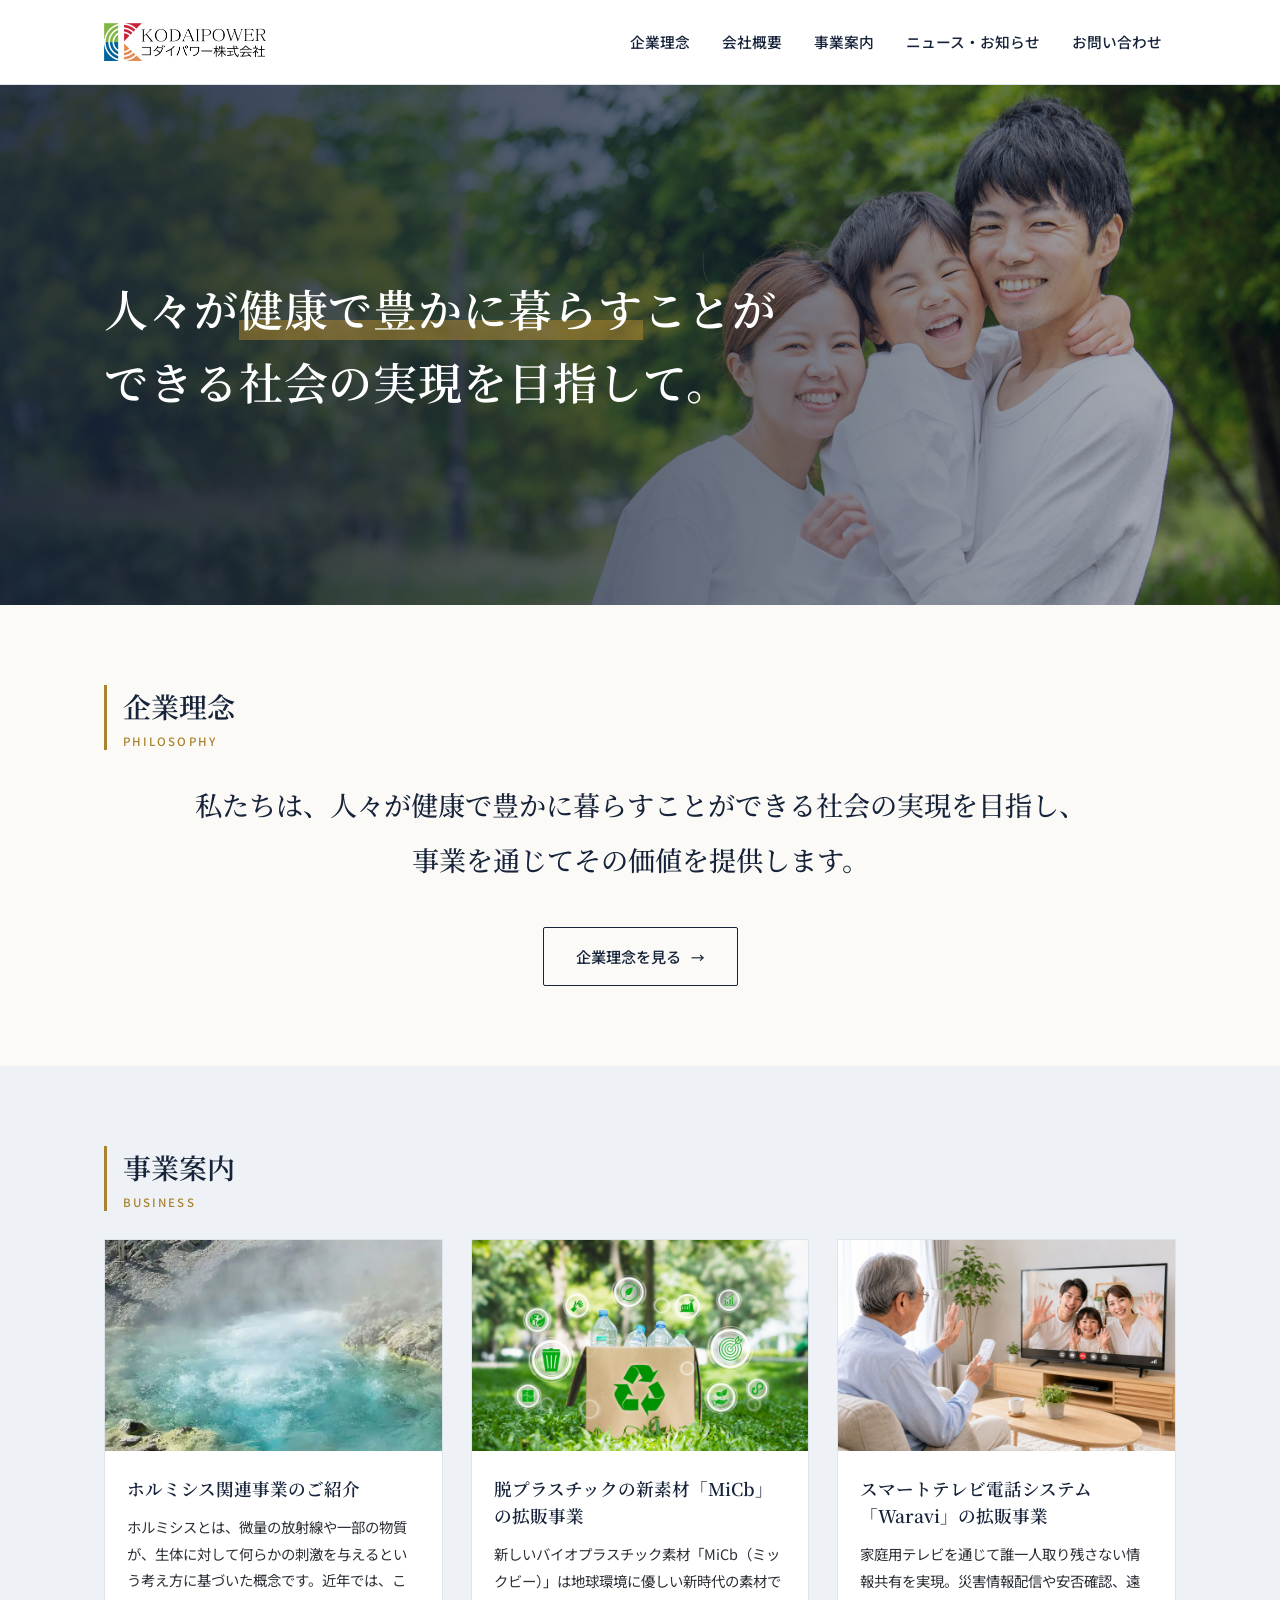
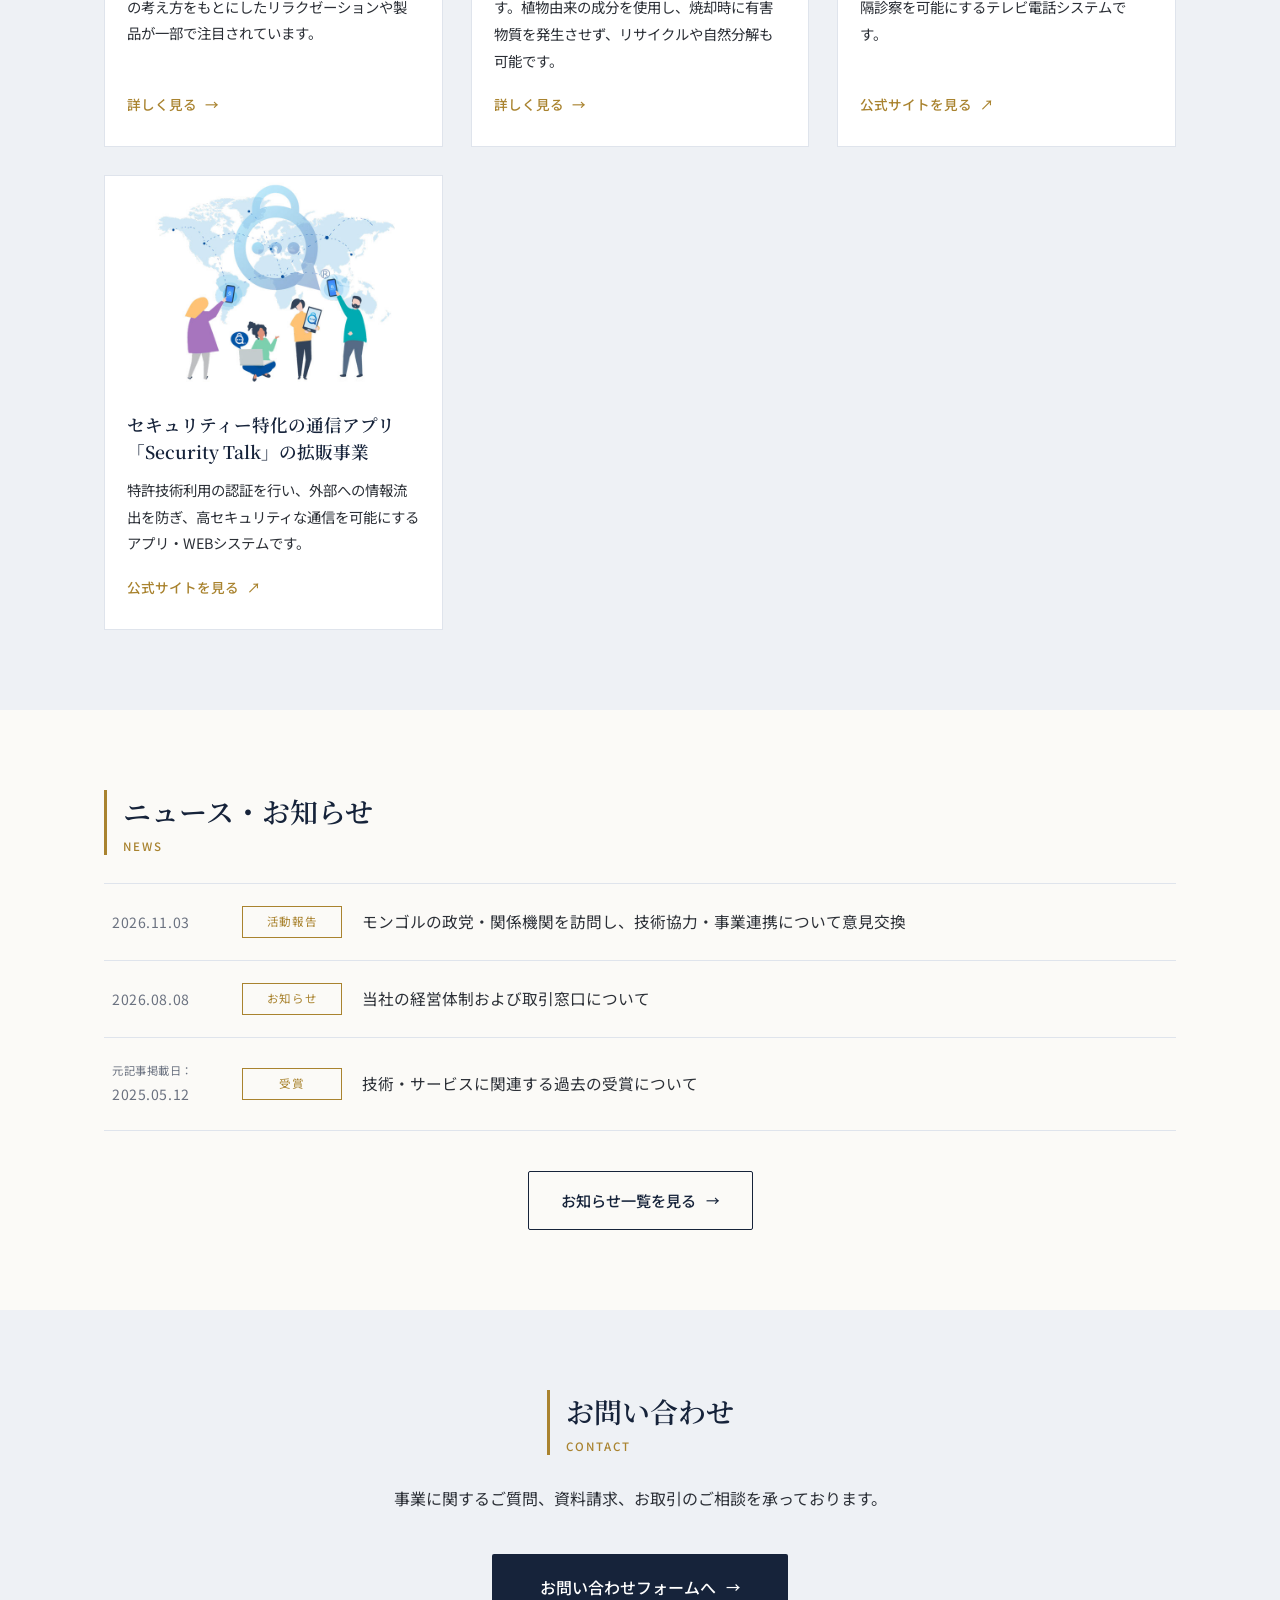
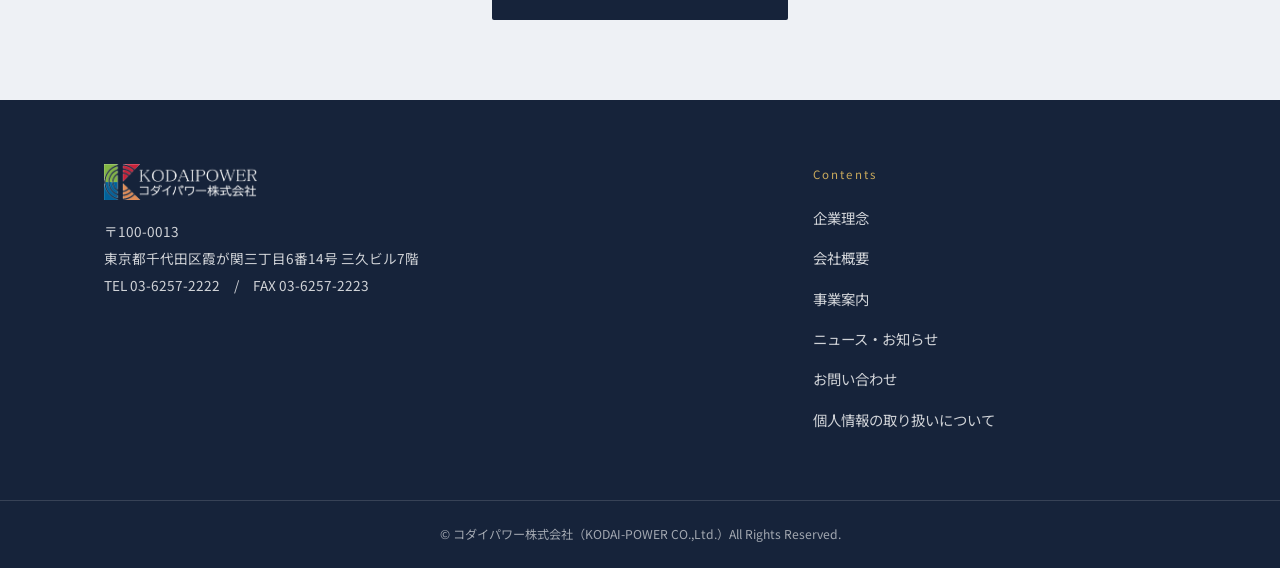
==== index.html @ 93b04815 "Add customer website preview" ====
<!DOCTYPE html>
<html lang="ja">
<head>
<meta charset="UTF-8">
<meta name="robots" content="noindex, nofollow">
<meta name="viewport" content="width=device-width, initial-scale=1">
<title>コダイパワー株式会社｜健康で豊かに暮らせる社会の実現を目指して</title>
<meta name="description" content="コダイパワー株式会社は、健康で豊かに暮らすことができる社会の実現を目指し、ホルミシス関連事業、脱プラスチックの新素材「MiCb」などの事業を展開しています。">
<link rel="icon" type="image/png" href="./assets/img/favicon.png">
<link rel="preconnect" href="https://fonts.googleapis.com">
<link rel="preconnect" href="https://fonts.gstatic.com" crossorigin>
<link href="https://fonts.googleapis.com/css2?family=Noto+Sans+JP:wght@400;500;700&family=Noto+Serif+JP:wght@500;600&display=swap" rel="stylesheet">
<link rel="stylesheet" href="./assets/css/style.css">
<link rel="stylesheet" href="./assets/css/revision.css">
</head>
<body class="page-home">

<a class="skip" href="#main">コンテンツへスキップ</a>

<header class="header">
  <div class="header__inner">

    <p class="logo">
      <a href="./">
        <img src="./assets/img/logo.png" alt="コダイパワー株式会社" width="200" height="40">
      </a>
    </p>

    <button class="navbtn" type="button" aria-label="メニューを開く" aria-expanded="false" aria-controls="gnav">
      <span></span><span></span><span></span>
    </button>

    <nav class="gnav" id="gnav" aria-label="グローバルナビゲーション">
      <ul class="gnav__list">
        <li><a href="./philosophy/" class="">企業理念</a></li>
        <li><a href="./company-profile/" class="">会社概要</a></li>

        <li class="has-sub">
          <a href="./business-information/" class="">事業案内</a>
          <button class="subbtn" type="button" aria-label="事業案内のサブメニューを開く" aria-expanded="false"></button>
          <ul class="subnav">
            <li><a href="./hormesis-therapy/">ホルミシス療法</a></li>
            <li><a href="./micb/">脱プラスチックの新素材「MiCb」</a></li>
            <li><a href="https://www.waravi.info/" target="_blank" rel="noopener" class="is-external">WARAVI</a></li>
            <li><a href="https://securitytalk.jp/" target="_blank" rel="noopener" class="is-external">Securitytalk</a></li>
          </ul>
        </li>

        <li><a href="./news/" class="">ニュース・お知らせ</a></li>
        <li><a href="./inquiry/" class="">お問い合わせ</a></li>
      </ul>
    </nav>

  </div>
</header>

<main id="main">

<!-- ================= ヒーロー ================= -->
<section class="hero">
  <div class="hero__media" role="img" aria-label="健康で豊かに暮らす家族"></div>
  <div class="hero__inner inner">
    <h1 class="hero__catch">
      人々が<span class="mark">健康で豊かに暮らす</span>ことが<br>
      できる社会の実現を目指して。
    </h1>
  </div>
</section>

<!-- ================= 企業理念 ================= -->
<section class="section">
  <div class="inner">
    <h2 class="ttl">企業理念<span class="ttl__en">PHILOSOPHY</span></h2>
    <p class="philosophy-lead">
      私たちは、人々が健康で豊かに暮らすことができる社会の実現を目指し、<br>
      事業を通じてその価値を提供します。
    </p>
    <p class="btn-center"><a href="./philosophy/" class="btn btn--ghost">企業理念を見る</a></p>
  </div>
</section>

<!-- ================= 事業案内 ================= -->
<section class="section section--mist">
  <div class="inner">
    <h2 class="ttl">事業案内<span class="ttl__en">BUSINESS</span></h2>

    <div class="cards">

      <a href="./hormesis-therapy/" class="card">
        <div class="card__img"><img src="./assets/img/business-hormesis.jpg" alt="" loading="lazy"></div>
        <div class="card__body">
          <h3 class="card__ttl">ホルミシス関連事業のご紹介</h3>
          <p class="card__text">ホルミシスとは、微量の放射線や一部の物質が、生体に対して何らかの刺激を与えるという考え方に基づいた概念です。近年では、この考え方をもとにしたリラクゼーションや製品が一部で注目されています。</p>
          <span class="card__more">詳しく見る</span>
        </div>
      </a>

      <a href="./micb/" class="card">
        <div class="card__img"><img src="./assets/img/business-micb.jpg" alt="" loading="lazy"></div>
        <div class="card__body">
          <h3 class="card__ttl">脱プラスチックの新素材「MiCb」の拡販事業</h3>
          <p class="card__text">新しいバイオプラスチック素材「MiCb（ミックビー）」は地球環境に優しい新時代の素材です。植物由来の成分を使用し、焼却時に有害物質を発生させず、リサイクルや自然分解も可能です。</p>
          <span class="card__more">詳しく見る</span>
        </div>
      </a>

      <a href="https://www.waravi.info/" class="card is-external" target="_blank" rel="noopener">
        <div class="card__img"><img src="./assets/img/business-waravi.jpg" alt="" loading="lazy"></div>
        <div class="card__body">
          <h3 class="card__ttl">スマートテレビ電話システム「Waravi」の拡販事業</h3>
          <p class="card__text">家庭用テレビを通じて誰一人取り残さない情報共有を実現。災害情報配信や安否確認、遠隔診察を可能にするテレビ電話システムです。</p>
          <span class="card__more">公式サイトを見る</span>
        </div>
      </a>

      <a href="https://securitytalk.jp/" class="card is-external" target="_blank" rel="noopener">
        <div class="card__img"><img src="./assets/img/business-securitytalk.jpg" alt="" loading="lazy"></div>
        <div class="card__body">
          <h3 class="card__ttl">セキュリティー特化の通信アプリ「Security Talk」の拡販事業</h3>
          <p class="card__text">特許技術利用の認証を行い、外部への情報流出を防ぎ、高セキュリティな通信を可能にするアプリ・WEBシステムです。</p>
          <span class="card__more">公式サイトを見る</span>
        </div>
      </a>

    </div>
  </div>
</section>

<!-- ================= 新着情報 ================= -->
<section class="section">
  <div class="inner">
    <h2 class="ttl">ニュース・お知らせ<span class="ttl__en">NEWS</span></h2>

    <ul class="newslist">
              <li>
                      <a href="./mongolia-visit-report/">
              <span class="newslist__date"><time datetime="2026-11-03">2026.11.03</time></span>              <span class="newslist__cat">活動報告</span>
              <span class="newslist__ttl">モンゴルの政党・関係機関を訪問し、技術協力・事業連携について意見交換</span>
            </a>
                  </li>
              <li>
                      <a href="./2026-01-20-news/">
              <span class="newslist__date"><time datetime="2026-08-08">2026.08.08</time></span>              <span class="newslist__cat">お知らせ</span>
              <span class="newslist__ttl">当社の経営体制および取引窓口について</span>
            </a>
                  </li>
              <li>
                      <a href="./2025-05-12-news/">
              <span class="newslist__date"><span style="display:block;font-size:.8em;">元記事掲載日：</span><time datetime="2025-05-12">2025.05.12</time></span>              <span class="newslist__cat">受賞</span>
              <span class="newslist__ttl">技術・サービスに関連する過去の受賞について</span>
            </a>
                  </li>
          </ul>

    <p class="btn-center"><a href="./news/" class="btn btn--ghost">お知らせ一覧を見る</a></p>
  </div>
</section>

<!-- ================= お問い合わせ ================= -->
<section class="section section--mist">
  <div class="inner" style="text-align:center;">
    <h2 class="ttl" style="display:inline-block;text-align:left;">お問い合わせ<span class="ttl__en">CONTACT</span></h2>
    <p>事業に関するご質問、資料請求、お取引のご相談を承っております。</p>
    <p class="btn-center"><a href="./inquiry/" class="btn btn--lg">お問い合わせフォームへ</a></p>
  </div>
</section>

</main>

<footer class="footer">
  <div class="footer__inner">

    <div class="footer__brand">
      <img src="./assets/img/logo-white.png" alt="コダイパワー株式会社" width="200" height="40">
      <p class="footer__addr">
        〒100-0013<br>
        東京都千代田区霞が関三丁目6番14号 三久ビル7階<br>
        TEL 03-6257-2222　/　FAX 03-6257-2223      </p>
    </div>

    <nav class="footer__nav" aria-label="フッターナビゲーション">
      <p class="footer__navttl">Contents</p>
      <ul>
        <li><a href="./philosophy/">企業理念</a></li>
        <li><a href="./company-profile/">会社概要</a></li>
        <li><a href="./business-information/">事業案内</a></li>
        <li><a href="./news/">ニュース・お知らせ</a></li>
        <li><a href="./inquiry/">お問い合わせ</a></li>
        <li><a href="./privacy/">個人情報の取り扱いについて</a></li>
      </ul>
    </nav>

  </div>

  <p class="copyright">
    © コダイパワー株式会社（KODAI-POWER CO.,Ltd.）All Rights Reserved.
  </p>
</footer>

<script src="./assets/js/main.js" defer></script>
</body>
</html>
---- assets/css/style.css ----
@charset "UTF-8";

/* =========================================================
   コダイパワー株式会社 — スタイルシート
   色や余白を変えたいときは、まず下の :root の値を書き換えてください。
   ========================================================= */

:root {
  /* 色 */
  --ink:      #16233a;  /* 濃紺（見出し・ヘッダー） */
  --indigo:   #2a4a7b;  /* 藍（リンク・アクセント） */
  --gold:     #a9832f;  /* 金茶（差し色・罫線） */
  --gold-lt:  #c9a95c;
  --paper:    #fbfaf7;  /* 背景（温かみのある白） */
  --mist:     #eef1f5;  /* 淡いグレー背景 */
  --line:     #dfe4ec;  /* 罫線 */
  --text:     #2b2f36;  /* 本文 */
  --text-lt:  #6b7280;  /* 補足テキスト */
  --white:    #ffffff;
  --alert:    #b03a2e;  /* 必須マーク・エラー */

  /* 余白・幅 */
  --wrap:     1120px;
  --gutter:   24px;
  --header-h: 84px;

  /* 書体 */
  --serif: "Noto Serif JP", "Yu Mincho", "游明朝", serif;
  --sans:  "Noto Sans JP", "Hiragino Kaku Gothic ProN", "Yu Gothic", sans-serif;
}

/* ---------- リセット ---------- */
*, *::before, *::after { box-sizing: border-box; }
html {
  scroll-behavior: smooth;
  /* 画面外に待機しているスマホメニューが横スクロールを生まないようにする
     （clip は sticky ヘッダーを壊さずに切り取れます） */
  overflow-x: clip;
}
body {
  margin: 0;
  font-family: var(--sans);
  font-size: 16px;
  line-height: 1.9;
  color: var(--text);
  background: var(--paper);
  -webkit-font-smoothing: antialiased;
}
img { max-width: 100%; height: auto; vertical-align: bottom; }
a { color: var(--indigo); text-decoration: none; transition: opacity .2s, color .2s; }
a:hover { opacity: .7; }
ul, ol { padding: 0; margin: 0; list-style: none; }
h1, h2, h3, h4, p { margin: 0; }
button { font: inherit; cursor: pointer; border: none; background: none; }
:focus-visible { outline: 2px solid var(--gold); outline-offset: 3px; }

@media (prefers-reduced-motion: reduce) {
  * { animation: none !important; transition: none !important; scroll-behavior: auto !important; }
}

/* スキップリンク */
.skip {
  position: absolute; left: -9999px; top: 0; z-index: 999;
  padding: 10px 16px; background: var(--ink); color: #fff;
}
.skip:focus { left: 0; }

/* ---------- 共通パーツ ---------- */
.inner { width: 100%; max-width: var(--wrap); margin-inline: auto; padding-inline: var(--gutter); }

.section { padding: 80px 0; }
.section--mist { background: var(--mist); }

/* 見出し（金の縦罫つき） */
.ttl {
  font-family: var(--serif);
  font-weight: 600;
  font-size: 1.75rem;
  line-height: 1.5;
  color: var(--ink);
  padding-left: 16px;
  border-left: 3px solid var(--gold);
  margin-bottom: 28px;
}
.ttl__en {
  display: block;
  font-family: var(--sans);
  font-size: .72rem;
  font-weight: 500;
  letter-spacing: .18em;
  color: var(--gold);
  margin-top: 6px;
}

/* 中見出し */
.ttl2 {
  font-family: var(--serif);
  font-weight: 600;
  font-size: 1.3rem;
  color: var(--ink);
  margin: 48px 0 16px;
  padding-bottom: 10px;
  border-bottom: 1px solid var(--line);
}
.ttl3 {
  font-weight: 700;
  font-size: 1.05rem;
  color: var(--indigo);
  margin: 28px 0 8px;
}

.lead { font-size: 1.05rem; margin-bottom: 24px; }
p + p { margin-top: 14px; }
.note { font-size: .85rem; color: var(--text-lt); line-height: 1.8; }

/* 箇条書き */
.list li {
  position: relative;
  padding-left: 20px;
  margin-bottom: 8px;
}
.list li::before {
  content: "";
  position: absolute; left: 2px; top: .78em;
  width: 7px; height: 7px;
  background: var(--gold);
  transform: rotate(45deg);
}
.list--star li { padding-left: 22px; }
.list--star li::before {
  content: "★";
  background: none; transform: none;
  top: 0; left: 0;
  color: var(--gold);
  font-size: .85em;
}

/* ボタン */
.btn {
  display: inline-flex; align-items: center; gap: 10px;
  padding: 14px 32px;
  background: var(--ink);
  color: #fff;
  font-size: .95rem; font-weight: 500;
  border-radius: 2px;
  transition: background .25s;
}
.btn::after { content: "→"; font-size: .9em; }
.btn:hover { background: var(--indigo); opacity: 1; }
.btn--ghost { background: transparent; color: var(--ink); border: 1px solid var(--ink); }
.btn--ghost:hover { background: var(--ink); color: #fff; }
.btn--lg { padding: 18px 48px; font-size: 1rem; }
.btn-center { text-align: center; margin-top: 40px; }

/* テーブル */
.table { width: 100%; border-collapse: collapse; font-size: .95rem; }
.table th, .table td {
  padding: 16px 18px;
  border-bottom: 1px solid var(--line);
  text-align: left;
  vertical-align: top;
}
.table th {
  width: 190px;
  font-weight: 500;
  color: var(--ink);
  background: var(--mist);
}
.table--officers th { width: auto; background: var(--ink); color: #fff; white-space: nowrap; }
.table--officers td { font-size: .9rem; }
@media (min-width: 821px) {
  .table--officers { table-layout: fixed; }
  .table--officers th:nth-child(1) { width: 27%; }
  .table--officers th:nth-child(2) { width: 23%; }
  .table--officers th:nth-child(3) { width: 30%; }
  .table--officers th:nth-child(4) { width: 20%; }
  .table--officers td { overflow-wrap: anywhere; }
}
.table-scroll { overflow-x: auto; }
.table-scroll .table { min-width: 720px; }

/* ---------- ヘッダー ---------- */
.header {
  position: sticky; top: 0; z-index: 100;
  background: rgba(255,255,255,.96);
  backdrop-filter: blur(6px);
  border-bottom: 1px solid var(--line);
}
.header__inner {
  max-width: var(--wrap);
  margin-inline: auto;
  padding-inline: var(--gutter);
  height: var(--header-h);
  display: flex; align-items: center; justify-content: space-between;
  gap: 24px;
}
.logo a { display: flex; align-items: center; gap: 12px; }
.logo img { width: auto; height: 38px; }
.logo__corp { font-size: .68rem; color: var(--text-lt); letter-spacing: .02em; white-space: nowrap; }

.gnav__list { display: flex; align-items: center; gap: 4px; }
.gnav__list > li { position: relative; }
.gnav__list > li > a {
  display: block;
  padding: 12px 14px;
  font-size: .92rem;
  font-weight: 500;
  color: var(--ink);
  white-space: nowrap;
}
.gnav__list > li > a:hover { color: var(--gold); opacity: 1; }
.gnav__list > li > a.is-current { color: var(--gold); }
.gnav__list > li > a.is-current::after {
  content: ""; display: block;
  height: 2px; margin-top: 4px;
  background: var(--gold);
}

/* サブメニュー */
.subnav {
  position: absolute; top: 100%; left: 0;
  min-width: 290px;
  background: var(--ink);
  padding: 8px 0;
  opacity: 0; visibility: hidden;
  transform: translateY(-6px);
  transition: opacity .25s, transform .25s, visibility .25s;
}
.has-sub:hover .subnav,
.has-sub:focus-within .subnav { opacity: 1; visibility: visible; transform: translateY(0); }
.subnav a {
  display: block;
  padding: 11px 20px;
  color: #fff;
  font-size: .88rem;
}
.subnav a:hover { background: var(--indigo); opacity: 1; }
.subbtn { display: none; }

/* ハンバーガー */
.navbtn { display: none; width: 44px; height: 44px; position: relative; }
.navbtn span {
  position: absolute; left: 10px;
  width: 24px; height: 2px;
  background: var(--ink);
  transition: transform .3s, opacity .3s;
}
.navbtn span:nth-child(1) { top: 14px; }
.navbtn span:nth-child(2) { top: 21px; }
.navbtn span:nth-child(3) { top: 28px; }
.navbtn.is-open span:nth-child(1) { transform: translateY(7px) rotate(45deg); }
.navbtn.is-open span:nth-child(2) { opacity: 0; }
.navbtn.is-open span:nth-child(3) { transform: translateY(-7px) rotate(-45deg); }

/* ---------- 下層ページ見出し ---------- */
.pagehead {
  background: var(--ink);
  color: #fff;
  padding: 56px 0;
  position: relative;
}
.pagehead::after {
  content: ""; position: absolute; left: 0; bottom: 0;
  width: 100%; height: 3px;
  background: linear-gradient(90deg, var(--gold) 0%, var(--gold-lt) 40%, transparent 100%);
}
.pagehead__title {
  font-family: var(--serif);
  font-size: 2rem;
  font-weight: 600;
  line-height: 1.4;
}
.pagehead__en {
  font-size: .72rem;
  letter-spacing: .2em;
  color: var(--gold-lt);
  margin-top: 8px;
}

/* ---------- パンくず ---------- */
.breadcrumb { border-bottom: 1px solid var(--line); background: #fff; }
.breadcrumb ol { display: flex; flex-wrap: wrap; gap: 8px; padding: 12px 0; font-size: .78rem; color: var(--text-lt); }
.breadcrumb li:not(:last-child)::after { content: "／"; margin-left: 8px; color: var(--line); }

/* ---------- 記事本文の器 ---------- */
.article { padding: 72px 0 96px; }
.article__body { max-width: 860px; }
.article__body.is-wide { max-width: 100%; }

/* ---------- トップページ ---------- */

/* ヒーロー（PC）
   画像を全面に敷き、左から濃紺のグラデーションを重ねて文字を読ませる */
.hero {
  position: relative;
  min-height: 520px;
  display: flex; align-items: center;
  background: var(--ink);
  color: #fff;
  overflow: hidden;
}
.hero__media {
  position: absolute; inset: 0;
  background: url("../img/hero.jpg") center 30% / cover no-repeat;
}
.hero__media::after {
  content: ""; position: absolute; inset: 0;
  background: linear-gradient(90deg, rgba(22,35,58,.90) 0%, rgba(22,35,58,.72) 45%, rgba(22,35,58,.30) 100%);
}
.hero__inner { position: relative; z-index: 1; }
.hero__catch {
  font-family: var(--serif);
  font-size: clamp(1.7rem, 4vw, 2.75rem);
  font-weight: 600;
  line-height: 1.65;
  letter-spacing: .02em;
}
.hero__catch .mark {
  background: linear-gradient(transparent 68%, rgba(169,131,47,.55) 68%);
}
.hero__text { margin-top: 24px; max-width: 620px; font-size: 1rem; }

/* 事業カード */
.cards {
  display: grid;
  grid-template-columns: repeat(3, 1fr);
  gap: 28px;
}
.card {
  display: flex; flex-direction: column;
  background: #fff;
  border: 1px solid var(--line);
  transition: transform .28s, box-shadow .28s;
}
.card:hover { transform: translateY(-4px); box-shadow: 0 12px 28px rgba(22,35,58,.10); opacity: 1; }
.card__img { aspect-ratio: 16 / 10; overflow: hidden; background: var(--mist); }
.card__img img { width: 100%; height: 100%; object-fit: cover; }
.card__body { padding: 24px 22px 28px; display: flex; flex-direction: column; flex: 1; }
.card__ttl {
  font-family: var(--serif);
  font-size: 1.1rem; font-weight: 600;
  color: var(--ink);
  line-height: 1.55;
  margin-bottom: 12px;
}
.card__text { font-size: .9rem; line-height: 1.85; color: var(--text); flex: 1; }
.card__more {
  display: inline-flex; align-items: center; gap: 8px;
  margin-top: 18px;
  font-size: .85rem; font-weight: 500;
  color: var(--gold);
}
.card__more::after { content: "→"; }

/* 外部リンク（別タブで開くもの）には ↗ を付ける */
.card.is-external .card__more::after { content: "↗"; }
.subnav a.is-external::after {
  content: "↗";
  margin-left: 6px;
  font-size: .85em;
  opacity: .7;
}

/* 理念の抜粋（トップ） */
.philosophy-lead {
  text-align: center;
  font-family: var(--serif);
  font-size: clamp(1.2rem, 2.6vw, 1.7rem);
  font-weight: 500;
  line-height: 2;
  color: var(--ink);
}

/* ---------- 新着情報 ---------- */
.newslist { border-top: 1px solid var(--line); }
.newslist li { border-bottom: 1px solid var(--line); }
.newslist a,
.newslist .nolink {
  display: grid;
  grid-template-columns: 110px 100px 1fr;
  align-items: center;
  gap: 20px;
  padding: 22px 8px;
  color: var(--text);
}
.newslist a:hover { opacity: 1; background: var(--mist); }
.newslist a:hover .newslist__ttl { color: var(--indigo); }
.newslist__date { font-size: .88rem; color: var(--text-lt); letter-spacing: .04em; }
.newslist__cat {
  display: inline-block;
  text-align: center;
  font-size: .72rem;
  padding: 4px 0;
  border: 1px solid var(--gold);
  color: var(--gold);
  letter-spacing: .06em;
}
.newslist__ttl { font-size: .98rem; line-height: 1.7; transition: color .2s; }
.newslist__empty { padding: 40px 0; color: var(--text-lt); }

/* 記事詳細のメタ */
.article__meta { display: flex; align-items: center; gap: 16px; margin-bottom: 24px; }
.article__ttl {
  font-family: var(--serif);
  font-size: 1.6rem;
  font-weight: 600;
  line-height: 1.6;
  color: var(--ink);
  padding-bottom: 20px;
  border-bottom: 2px solid var(--gold);
  margin-bottom: 32px;
}

/* 受賞リスト */
.award { margin: 28px 0; padding: 24px 26px; background: var(--mist); border-left: 3px solid var(--gold); }
.award__ttl { font-weight: 700; color: var(--ink); margin-bottom: 10px; }
.award__org { font-size: .9rem; color: var(--text-lt); margin-bottom: 6px; }

/* 受賞写真（1行3列） */
.award-photos {
  display: grid;
  grid-template-columns: repeat(3, 1fr);
  gap: 16px;
  margin: 0 0 32px;
}
/* 2枚のとき */
.award-photos--2 { grid-template-columns: repeat(2, 1fr); }
.award-photos figure { margin: 0; }
.award-photos img {
  width: 100%;
  aspect-ratio: 4 / 3;
  object-fit: cover;
  border-radius: 4px;
  background: var(--mist);
}

/* ---------- 事業ページ用 ---------- */
.feature {
  display: grid;
  grid-template-columns: repeat(3, 1fr);
  gap: 16px;
  margin: 24px 0;
}
/* 2列（狭いカラム内で使う。効果セクションの右側など） */
.feature--2col { grid-template-columns: repeat(2, 1fr); gap: 12px; }
.feature--2col .feature__item { padding: 16px 16px; font-size: .9rem; }
/* アイコン特徴（MiCbの下部など、コンパクト表示） */
.feature--icons .feature__item { font-size: .9rem; }
.feature__item {
  background: #fff;
  border: 1px solid var(--line);
  border-left: 3px solid var(--gold);
  padding: 18px 20px;
  font-size: .95rem;
  font-weight: 500;
  line-height: 1.6;
  color: var(--ink);
}

/* 写真ギャラリー（温泉など） */
.gallery { display: grid; grid-template-columns: repeat(3, 1fr); gap: 20px; margin: 24px 0; }
.gallery figure { margin: 0; }
.gallery img { width: 100%; aspect-ratio: 4 / 3; object-fit: cover; background: var(--mist); }
.gallery figcaption { font-size: .85rem; color: var(--text-lt); margin-top: 8px; text-align: center; }

/* 単体の画像（横幅いっぱい） */
.figure { margin: 28px 0; }
.figure img { width: 100%; border-radius: 4px; }
.figure--wide img { aspect-ratio: 16 / 7; object-fit: cover; background: var(--mist); }
.figure figcaption { font-size: .85rem; color: var(--text-lt); margin-top: 8px; }

/* 画像＋テキストの横並び（文章 左／画像 右） */
.media {
  display: grid;
  grid-template-columns: 1fr 42%;
  gap: 36px;
  align-items: center;
  margin: 24px 0 8px;
}
.media--reverse { grid-template-columns: 42% 1fr; }
.media--reverse .media__body { order: 2; }
.media--reverse .media__img { order: 1; }
.media__img { margin: 0; }
.media__img img {
  width: 100%;
  aspect-ratio: 4 / 3;
  object-fit: cover;
  border-radius: 4px;
  background: var(--mist);
}
.media__body > *:first-child { margin-top: 0; }
/* 画像を縦に2枚並べる（放射線ホルミシスの効果イラスト用） */
.media__imgs { display: flex; flex-direction: column; gap: 16px; }
.media__imgs .media__img img { aspect-ratio: 16 / 10; }

/* ========== MiCbページ専用 ========== */
/* 導入部の見出し */
.micb-sub { font-size: 1rem; color: var(--text-lt); margin-bottom: 4px; }
.micb-hero-ttl {
  font-family: var(--serif);
  font-size: clamp(2rem, 6vw, 3.2rem);
  font-weight: 600;
  color: var(--ink);
  line-height: 1.2;
  margin: 8px 0 20px;
}
.micb-catch {
  color: var(--alert);
  font-weight: 700;
  font-size: clamp(1.05rem, 2.5vw, 1.3rem);
  line-height: 1.7;
  margin-bottom: 32px;
}
/* 透過PNG（SDGsホイール・植物の芽）は切り抜かず全体を表示 */
.media__img--contain {
  display: flex;
  align-items: center;
  justify-content: center;
}
.media__img--contain img {
  aspect-ratio: auto;
  object-fit: contain;
  max-height: 300px;
  width: auto;
  max-width: 100%;
  background: none;
}
/* 警鐘セクション（あなたの脳に…） */
.micb-alert {
  margin: 48px 0 32px;
  padding: 32px 34px;
  background: linear-gradient(180deg, #fdf3f1 0%, #fbfaf7 100%);
  border-top: 3px solid var(--alert);
}
.micb-alert__ttl {
  font-family: var(--serif);
  font-size: clamp(1.3rem, 3.5vw, 1.7rem);
  font-weight: 600;
  color: var(--alert);
  line-height: 1.5;
  margin-bottom: 18px;
}
.micb-alert p { margin-top: 12px; }
/* 代表挨拶などの縦写真 */
.media--portrait { grid-template-columns: 240px 1fr; align-items: start; }
.media--portrait .media__img img { aspect-ratio: 3 / 4; }
/* 本文が主役で、右に縦長写真を添えるレイアウト */
.media--narrow-img {
  grid-template-columns: 1fr 280px;
  align-items: start;
  margin-top: 48px;
}
/* 画像はトリミングせず、元ファイルの縦横比（600×800＝3:4）のまま表示する */
.media--narrow-img .media__img img {
  aspect-ratio: auto;
  height: auto;
  object-fit: contain;
}
.media__sign { margin-top: 16px; font-weight: 500; color: var(--ink); text-align: right; }
/* 社長メッセージ */
.media__label {
  font-size: .78rem;
  font-weight: 500;
  letter-spacing: .12em;
  color: var(--gold);
  margin-bottom: 10px;
}
.media__msg-ttl {
  font-family: var(--serif);
  font-size: 1.25rem;
  font-weight: 600;
  line-height: 1.6;
  color: var(--ink);
  margin-bottom: 18px;
}

/* 測定値 */
.measure { display: grid; grid-template-columns: repeat(3, 1fr); gap: 20px; margin: 24px 0; }
.measure__item { background: var(--ink); color: #fff; padding: 26px 20px; text-align: center; }
.measure__label { font-size: .85rem; color: var(--gold-lt); }
.measure__num { font-family: var(--serif); font-size: 2rem; font-weight: 600; line-height: 1.3; margin-top: 6px; }

/* 強調ボックス */
.callout {
  margin: 28px 0;
  padding: 24px 26px;
  background: #fff;
  border: 1px solid var(--gold);
}
.callout__ttl { font-weight: 700; color: var(--alert); margin-bottom: 10px; }

/* ---------- フォーム ---------- */
.form { max-width: 800px; }
.form__row { padding: 26px 0; border-bottom: 1px solid var(--line); }
.form__row:first-child { border-top: 1px solid var(--line); }
.form__label { display: flex; align-items: center; gap: 10px; font-weight: 500; color: var(--ink); margin-bottom: 10px; }
.req, .opt {
  font-size: .7rem; padding: 3px 8px; border-radius: 2px; font-weight: 500; letter-spacing: .04em;
}
.req { background: var(--alert); color: #fff; }
.opt { background: var(--mist); color: var(--text-lt); }

.form input[type="text"],
.form input[type="email"],
.form textarea {
  width: 100%;
  padding: 13px 14px;
  font: inherit;
  font-size: .95rem;
  color: var(--text);
  background: #fff;
  border: 1px solid var(--line);
  border-radius: 2px;
}
.form input:focus, .form textarea:focus { border-color: var(--indigo); outline: none; box-shadow: 0 0 0 3px rgba(42,74,123,.12); }
.form textarea { min-height: 180px; resize: vertical; }

.radio { display: flex; flex-direction: column; gap: 12px; }
.radio label { display: flex; align-items: center; gap: 10px; cursor: pointer; }
.radio input { width: 18px; height: 18px; accent-color: var(--indigo); }

.form__error { color: var(--alert); font-size: .85rem; margin-top: 8px; font-weight: 500; }
.errorbox {
  margin-bottom: 32px; padding: 20px 24px;
  background: #fdf1ef; border: 1px solid #e5b4ac; color: var(--alert);
}
.errorbox p { font-weight: 700; margin-bottom: 8px; }
.errorbox li { padding-left: 16px; position: relative; font-size: .9rem; }
.errorbox li::before { content: "・"; position: absolute; left: 0; }

.privacy-box {
  margin: 36px 0;
  padding: 24px 26px;
  background: var(--mist);
  font-size: .9rem;
  line-height: 1.9;
}
.privacy-box a { text-decoration: underline; }

.form__submit { text-align: center; margin-top: 40px; display: flex; gap: 16px; justify-content: center; flex-wrap: wrap; }
.honeypot { position: absolute; left: -9999px; }

/* 確認画面 */
.confirm__row { display: grid; grid-template-columns: 220px 1fr; gap: 20px; padding: 20px 0; border-bottom: 1px solid var(--line); }
.confirm__row:first-child { border-top: 1px solid var(--line); }
.confirm__label { font-weight: 500; color: var(--ink); }
.confirm__value { white-space: pre-wrap; }

/* 完了画面 */
.thanks { text-align: center; padding: 40px 0; }
.thanks__ttl { font-family: var(--serif); font-size: 1.6rem; color: var(--ink); margin-bottom: 20px; }

/* ---------- 制作中の注記（納品前に削除） ---------- */
.todo {
  margin: 24px 0;
  padding: 18px 22px;
  background: #fff8e5;
  border: 1px dashed #d4a72c;
  font-size: .9rem;
  color: #7a5c00;
}
.todo strong { color: #a1780a; }

/* ---------- フッター ---------- */
.footer { background: var(--ink); color: rgba(255,255,255,.8); padding: 64px 0 0; margin-top: 0; }
.footer__inner {
  max-width: var(--wrap);
  margin-inline: auto;
  padding-inline: var(--gutter);
  display: grid;
  grid-template-columns: 1.8fr 1fr;
  gap: 56px;
  padding-bottom: 56px;
}
.footer img { height: 36px; width: auto; }
.footer__addr { font-size: .85rem; line-height: 2; margin-top: 18px; }
.footer__navttl { font-size: .72rem; letter-spacing: .18em; color: var(--gold-lt); margin-bottom: 16px; }
.footer__nav li { margin-bottom: 10px; }
.footer a { color: rgba(255,255,255,.8); font-size: .9rem; }
.footer a:hover { color: var(--gold-lt); opacity: 1; }
.copyright {
  border-top: 1px solid rgba(255,255,255,.14);
  padding: 22px var(--gutter);
  text-align: center;
  font-size: .76rem;
  color: rgba(255,255,255,.6);
}

/* =========================================================
   レスポンシブ
   ========================================================= */
@media (max-width: 960px) {
  .cards, .feature, .gallery, .measure, .footer__inner { grid-template-columns: repeat(2, 1fr); }
  .footer__inner { grid-template-columns: 1fr 1fr; }
}

@media (max-width: 820px) {
  :root { --header-h: 68px; }

  .navbtn { display: block; }

  /* スマホメニュー
     画面外に飛ばすと横スクロールが発生するため、
     その場に置いたまま「非表示 → フェード＆スライドイン」で見せます */
  .gnav {
    position: fixed;
    top: var(--header-h); left: 0;
    width: 100%;
    height: calc(100dvh - var(--header-h));
    background: var(--ink);
    padding: 20px var(--gutter) 60px;
    overflow-y: auto;
    opacity: 0;
    visibility: hidden;
    transform: translateY(-10px);
    transition: opacity .28s ease, transform .28s ease, visibility .28s;
  }
  .gnav.is-open {
    opacity: 1;
    visibility: visible;
    transform: translateY(0);
  }

  .gnav__list { display: block; }
  .gnav__list > li { border-bottom: 1px solid rgba(255,255,255,.12); }
  .gnav__list > li > a { padding: 18px 4px; color: #fff; font-size: 1rem; }
  .gnav__list > li > a.is-current { color: var(--gold-lt); }
  .gnav__list > li > a.is-current::after { display: none; }

  .has-sub { position: relative; }
  .subbtn {
    display: block;
    position: absolute; top: 8px; right: 0;
    width: 44px; height: 44px;
  }
  .subbtn::before, .subbtn::after {
    content: ""; position: absolute; left: 50%; top: 50%;
    width: 13px; height: 2px; background: #fff;
    transform: translate(-50%, -50%);
    transition: transform .25s;
  }
  .subbtn::after { transform: translate(-50%, -50%) rotate(90deg); }
  .subbtn.is-open::after { transform: translate(-50%, -50%) rotate(0); }

  .subnav {
    position: static;
    opacity: 1; visibility: visible; transform: none;
    display: none;
    padding: 0 0 12px;
    background: transparent;
  }
  .subnav.is-open { display: block; }
  .subnav a { padding: 12px 4px 12px 20px; color: rgba(255,255,255,.75); font-size: .92rem; }
  .subnav a::before { content: "− "; color: var(--gold-lt); }
  .subnav a:hover { background: none; color: #fff; }

  .logo img { height: 30px; }
  .logo__corp { display: none; }

  .section { padding: 56px 0; }
  .article { padding: 48px 0 72px; }
  .pagehead { padding: 40px 0; }
  .pagehead__title { font-size: 1.5rem; }

  /* ヒーロー（スマホ）
     文字と人物が重なって読みにくくなるため、
     PCの「画像に文字を重ねる」レイアウトをやめ、
     写真とテキストを上下に分けて表示する */
  .hero {
    display: block;
    min-height: 0;
    overflow: visible;
  }
  .hero__media {
    position: static;
    width: 100%;
    aspect-ratio: 4 / 3;          /* 写真の見せ場を確保。3/2 にすると横長になります */
    background-position: center 22%;  /* 人物の顔が中央に来るよう調整 */
  }
  .hero__media::after {
    /* 写真の下端だけ濃紺になじませ、テキスト部分と自然につなげる */
    background: linear-gradient(180deg, transparent 55%, rgba(22,35,58,.35) 85%, var(--ink) 100%);
  }
  .hero__inner {
    position: relative;
    background: var(--ink);
    padding-top: 32px;
    padding-bottom: 44px;
    overflow: hidden;
  }
  /* テキスト背景の写真（スマホのみ）
     hero-sp.jpg を敷き、その上に濃紺の半透明フィルタを重ねて
     白文字がしっかり読めるようにする */
  .hero__inner::before {
    content: "";
    position: absolute; inset: 0;
    background:
      linear-gradient(180deg, rgba(18,30,50,0.55) 0%, rgba(18,30,50,0.48) 100%),
      url("../img/hero-sp.jpg") center / cover no-repeat;
    z-index: 0;
  }
  .hero__inner > * { position: relative; z-index: 1; }
  .hero__catch {
    font-size: 1.55rem;
    line-height: 1.75;
  }
  /* スマホでは PC用の手動改行を無効化。
     幅が狭く「ことが」だけが行に取り残されるのを防ぎ、
     句読点や単語の区切りで自然に折り返させる */
  .hero__catch br { display: none; }
  .hero__catch { word-break: auto-phrase; line-break: strict; }
  .hero__text {
    margin-top: 18px;
    font-size: .92rem;
    line-height: 1.9;
  }
  /* hero-text-shadow-flag : 明るい背景でも白文字が沈まないよう影を付ける */
  .hero__catch, .hero__text {
    text-shadow: 0 1px 8px rgba(10,18,32,.85), 0 0 2px rgba(10,18,32,.7);
  }
  .ttl { font-size: 1.4rem; }
  .ttl2 { font-size: 1.15rem; margin-top: 36px; }

  .cards, .feature, .gallery, .measure { grid-template-columns: 1fr; gap: 20px; }
  .footer__inner { grid-template-columns: 1fr; gap: 32px; }

  /* 画像＋テキストの横並びを、スマホでは縦積みにする */
  .media,
  .media--reverse,
  .media--portrait,
  .media--narrow-img {
    grid-template-columns: 1fr;
    gap: 20px;
  }
  .media--reverse .media__body { order: 2; }
  .media--reverse .media__img { order: 1; }
  .media--portrait .media__img { max-width: 220px; margin-inline: auto; }
  /* 縦長写真はスマホでは本文の下に、幅を抑えて中央に置く */
  .media--narrow-img .media__img { max-width: 240px; margin-inline: auto; }
  .figure--wide img { aspect-ratio: 16 / 10; }

  /* 受賞写真：スマホでは縦積み（3列→1列） */
  .award-photos { grid-template-columns: 1fr; gap: 14px; }

  /* 企業理念のリード文（トップ）
     中央揃えのままだと行末が不揃いになり読みにくいため、
     スマホでは左寄せにし、PC用の強制改行も解除する */
  .philosophy-lead {
    text-align: left;
    font-size: 1.15rem;
    line-height: 1.95;
  }
  .philosophy-lead br { display: none; }

  /* テーブルをカード状に */
  .table th, .table td { display: block; width: 100%; }
  .table th { border-bottom: none; }
  .table td { padding-top: 12px; }

  /* 役員一覧（スマホ）
     横スクロールをやめ、1名 = 1カードとして縦に積む。
     各項目の前に「役職／氏名／…」のラベルを表示して分かりやすくする */
  .table-scroll { overflow-x: visible; }
  .table-scroll .table--officers { min-width: 0; }
  .table--officers thead { display: none; }          /* ヘッダー行は隠す */
  .table--officers tbody { display: block; }
  .table--officers tr {
    display: block;
    background: #fff;
    border: 1px solid var(--line);
    border-radius: 4px;
    margin-bottom: 16px;
    padding: 6px 4px;
  }
  .table--officers td {
    display: grid;
    grid-template-columns: 96px 1fr;   /* ラベル｜内容 の2列 */
    gap: 12px;
    align-items: start;
    padding: 10px 14px;
    border-bottom: 1px solid var(--mist);
    font-size: .92rem;
  }
  .table--officers tr td:last-child { border-bottom: none; }
  .table--officers td::before {
    content: attr(data-label);          /* 「役職」「氏名」などのラベル */
    color: var(--indigo);
    font-size: .78rem;
    font-weight: 500;
    padding-top: .15em;
  }
  /* 氏名だけ少し大きく見せる */
  .table--officers td[data-label="氏名"] { font-size: 1.02rem; font-weight: 500; color: var(--ink); }

  .newslist a, .newslist .nolink {
    grid-template-columns: auto auto;
    grid-template-areas: "date cat" "ttl ttl";
    gap: 8px 12px;
    padding: 20px 4px;
  }
  .newslist__date { grid-area: date; }
  .newslist__cat  { grid-area: cat; padding-inline: 12px; }
  .newslist__ttl  { grid-area: ttl; }

  .confirm__row { grid-template-columns: 1fr; gap: 6px; }
  .form__submit { flex-direction: column-reverse; }
  .form__submit .btn { justify-content: center; }
}
---- assets/css/revision.css ----
.revision-banner{background:#fff3d6;color:#513900;border-bottom:1px solid #dbbb70;padding:14px 0;font-size:14px;line-height:1.8}.revision-banner a{text-decoration:underline;color:inherit}.review-note{background:#fff8e8;border:1px solid #d8b76a;border-left:4px solid #b18228;padding:20px;margin:24px 0;line-height:1.9;color:#513900}.review-note p{margin:8px 0 0}.review-pending{color:#765817;font-size:.9em}.report-hero{margin:28px 0}.report-hero img,.report-gallery img{display:block;width:100%;height:auto;border-radius:4px}.report-gallery{display:grid;grid-template-columns:repeat(2,minmax(0,1fr));gap:24px;margin:28px 0}.report-gallery figure{margin:0}.report-gallery figcaption,.report-hero figcaption{font-size:14px;line-height:1.7;margin-top:10px}.review-links{display:flex;flex-wrap:wrap;gap:12px;margin:20px 0}.review-links a{padding:10px 16px;border:1px solid #c4ccd2;text-decoration:underline}.review-list li{margin-bottom:12px;line-height:1.9}.draft-quote{padding:20px;border-left:3px solid #c4ccd2;background:#f6f8f9;margin:20px 0}.article__body h2{scroll-margin-top:120px}@media(max-width:640px){.report-gallery{grid-template-columns:1fr}.review-note{padding:16px}.revision-banner{font-size:13px}}

/* 訪問写真は同じ比率の枠で表示する */
.report-gallery img {
  width: 100%;
  aspect-ratio: 3 / 2;
  object-fit: cover;
  object-position: center;
}

@media (min-width: 960px) {
  .article__ttl--mongolia { font-size: 1.25rem; letter-spacing: -.02em; }
}
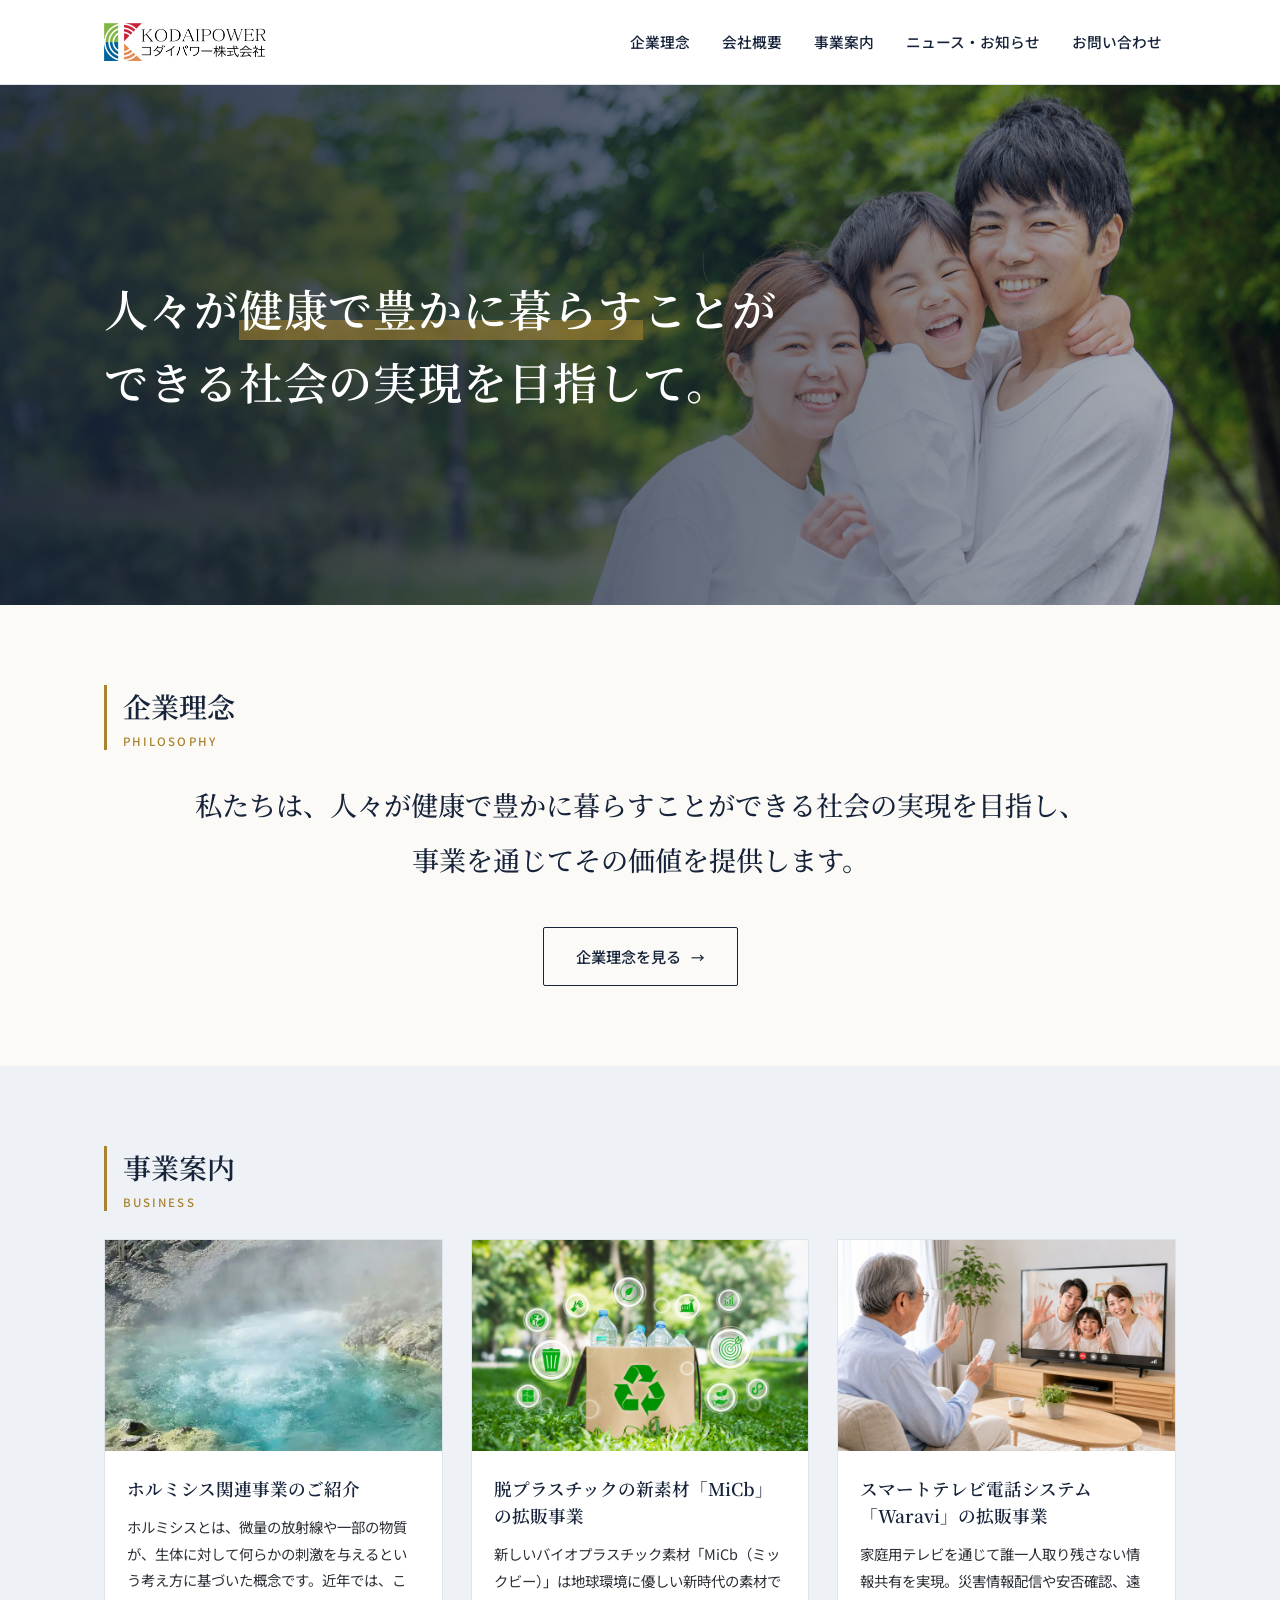
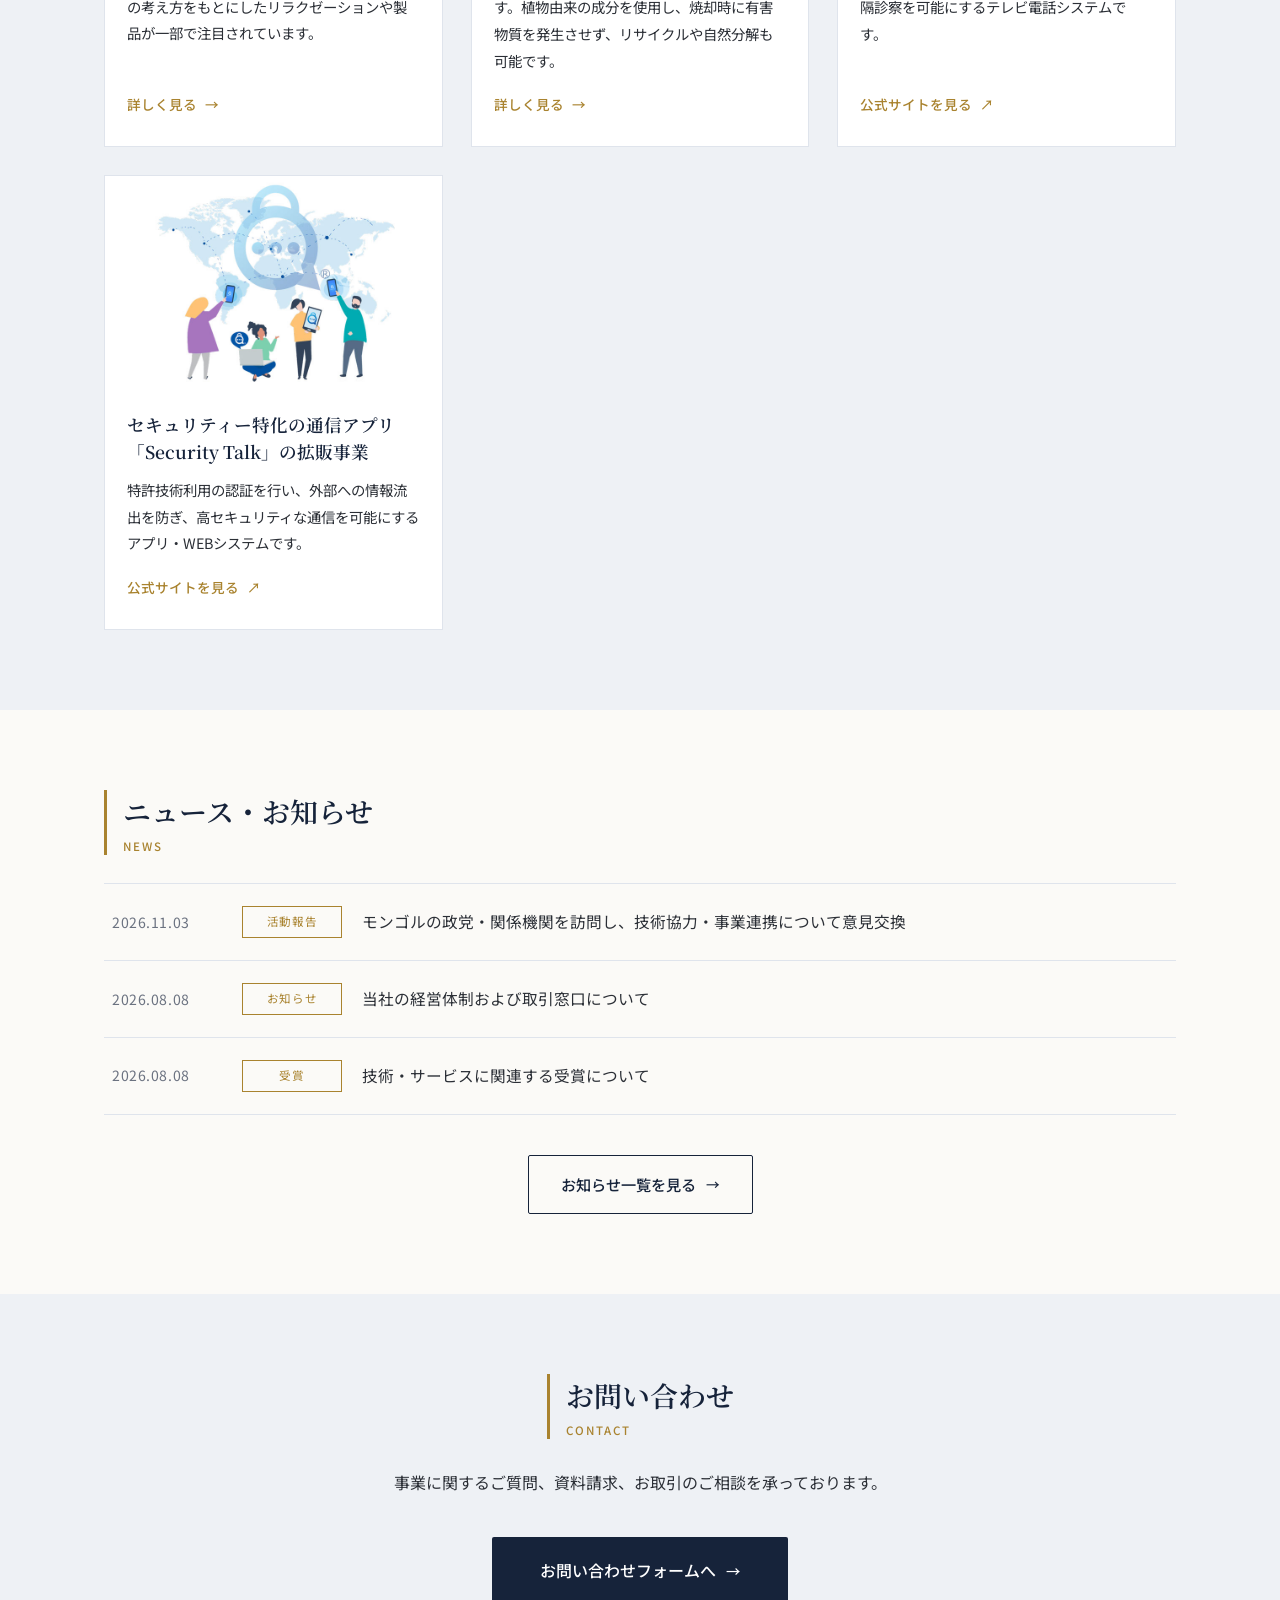
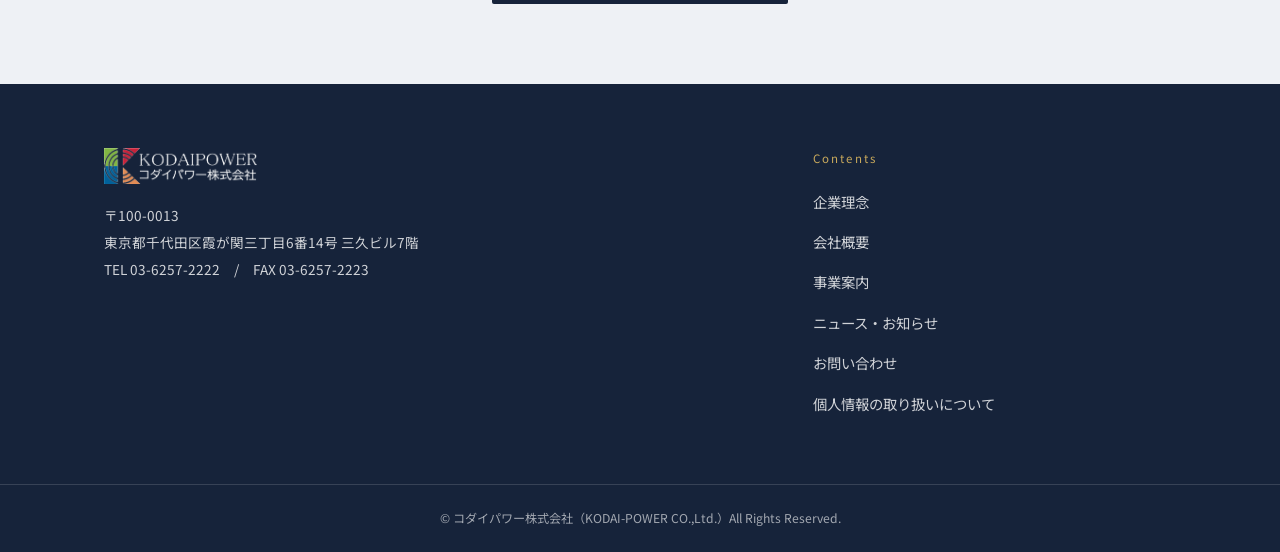
==== commit e26e4ec3: "Refresh customer preview from revision" ====
--- a/index.html
+++ b/index.html
@@ -1,369 +1,202 @@
-<!DOCTYPE html>-
-<html lang="ja">-
-<head>-
-<meta charset="UTF-8">-
-<meta name="robots" content="noindex, nofollow">-
-<meta name="viewport" content="width=device-width, initial-scale=1">-
-<title>コダイパワー株式会社｜健康で豊かに暮らせる社会の実現を目指して</title>-
-<meta name="description" content="コダイパワー株式会社は、健康で豊かに暮らすことができる社会の実現を目指し、ホルミシス関連事業、脱プラスチックの新素材「MiCb」などの事業を展開しています。">-
-<link rel="icon" type="image/png" href="./assets/img/favicon.png">-
-<link rel="preconnect" href="https://fonts.googleapis.com">-
-<link rel="preconnect" href="https://fonts.gstatic.com" crossorigin>-
-<link href="https://fonts.googleapis.com/css2?family=Noto+Sans+JP:wght@400;500;700&family=Noto+Serif+JP:wght@500;600&display=swap" rel="stylesheet">-
-<link rel="stylesheet" href="./assets/css/style.css">-
-<link rel="stylesheet" href="./assets/css/revision.css">-
-</head>-
-<body class="page-home">-
--
-<a class="skip" href="#main">コンテンツへスキップ</a>-
--
-<header class="header">-
-  <div class="header__inner">-
--
-    <p class="logo">-
-      <a href="./">-
-        <img src="./assets/img/logo.png" alt="コダイパワー株式会社" width="200" height="40">-
-      </a>-
-    </p>-
--
-    <button class="navbtn" type="button" aria-label="メニューを開く" aria-expanded="false" aria-controls="gnav">-
-      <span></span><span></span><span></span>-
-    </button>-
--
-    <nav class="gnav" id="gnav" aria-label="グローバルナビゲーション">-
-      <ul class="gnav__list">-
-        <li><a href="./philosophy/" class="">企業理念</a></li>-
-        <li><a href="./company-profile/" class="">会社概要</a></li>-
--
-        <li class="has-sub">-
-          <a href="./business-information/" class="">事業案内</a>-
-          <button class="subbtn" type="button" aria-label="事業案内のサブメニューを開く" aria-expanded="false"></button>-
-          <ul class="subnav">-
-            <li><a href="./hormesis-therapy/">ホルミシス療法</a></li>-
-            <li><a href="./micb/">脱プラスチックの新素材「MiCb」</a></li>-
-            <li><a href="https://www.waravi.info/" target="_blank" rel="noopener" class="is-external">WARAVI</a></li>-
-            <li><a href="https://securitytalk.jp/" target="_blank" rel="noopener" class="is-external">Securitytalk</a></li>-
-          </ul>-
-        </li>-
--
-        <li><a href="./news/" class="">ニュース・お知らせ</a></li>-
-        <li><a href="./inquiry/" class="">お問い合わせ</a></li>-
-      </ul>-
-    </nav>-
--
-  </div>-
-</header>-
--
-<main id="main">-
--
-<!-- ================= ヒーロー ================= -->-
-<section class="hero">-
-  <div class="hero__media" role="img" aria-label="健康で豊かに暮らす家族"></div>-
-  <div class="hero__inner inner">-
-    <h1 class="hero__catch">-
-      人々が<span class="mark">健康で豊かに暮らす</span>ことが<br>-
-      できる社会の実現を目指して。-
-    </h1>-
-  </div>-
-</section>-
--
-<!-- ================= 企業理念 ================= -->-
-<section class="section">-
-  <div class="inner">-
-    <h2 class="ttl">企業理念<span class="ttl__en">PHILOSOPHY</span></h2>-
-    <p class="philosophy-lead">-
-      私たちは、人々が健康で豊かに暮らすことができる社会の実現を目指し、<br>-
-      事業を通じてその価値を提供します。-
-    </p>-
-    <p class="btn-center"><a href="./philosophy/" class="btn btn--ghost">企業理念を見る</a></p>-
-  </div>-
-</section>-
--
-<!-- ================= 事業案内 ================= -->-
-<section class="section section--mist">-
-  <div class="inner">-
-    <h2 class="ttl">事業案内<span class="ttl__en">BUSINESS</span></h2>-
--
-    <div class="cards">-
--
-      <a href="./hormesis-therapy/" class="card">-
-        <div class="card__img"><img src="./assets/img/business-hormesis.jpg" alt="" loading="lazy"></div>-
-        <div class="card__body">-
-          <h3 class="card__ttl">ホルミシス関連事業のご紹介</h3>-
-          <p class="card__text">ホルミシスとは、微量の放射線や一部の物質が、生体に対して何らかの刺激を与えるという考え方に基づいた概念です。近年では、この考え方をもとにしたリラクゼーションや製品が一部で注目されています。</p>-
-          <span class="card__more">詳しく見る</span>-
-        </div>-
-      </a>-
--
-      <a href="./micb/" class="card">-
-        <div class="card__img"><img src="./assets/img/business-micb.jpg" alt="" loading="lazy"></div>-
-        <div class="card__body">-
-          <h3 class="card__ttl">脱プラスチックの新素材「MiCb」の拡販事業</h3>-
-          <p class="card__text">新しいバイオプラスチック素材「MiCb（ミックビー）」は地球環境に優しい新時代の素材です。植物由来の成分を使用し、焼却時に有害物質を発生させず、リサイクルや自然分解も可能です。</p>-
-          <span class="card__more">詳しく見る</span>-
-        </div>-
-      </a>-
--
-      <a href="https://www.waravi.info/" class="card is-external" target="_blank" rel="noopener">-
-        <div class="card__img"><img src="./assets/img/business-waravi.jpg" alt="" loading="lazy"></div>-
-        <div class="card__body">-
-          <h3 class="card__ttl">スマートテレビ電話システム「Waravi」の拡販事業</h3>-
-          <p class="card__text">家庭用テレビを通じて誰一人取り残さない情報共有を実現。災害情報配信や安否確認、遠隔診察を可能にするテレビ電話システムです。</p>-
-          <span class="card__more">公式サイトを見る</span>-
-        </div>-
-      </a>-
--
-      <a href="https://securitytalk.jp/" class="card is-external" target="_blank" rel="noopener">-
-        <div class="card__img"><img src="./assets/img/business-securitytalk.jpg" alt="" loading="lazy"></div>-
-        <div class="card__body">-
-          <h3 class="card__ttl">セキュリティー特化の通信アプリ「Security Talk」の拡販事業</h3>-
-          <p class="card__text">特許技術利用の認証を行い、外部への情報流出を防ぎ、高セキュリティな通信を可能にするアプリ・WEBシステムです。</p>-
-          <span class="card__more">公式サイトを見る</span>-
-        </div>-
-      </a>-
--
-    </div>-
-  </div>-
-</section>-
--
-<!-- ================= 新着情報 ================= -->-
-<section class="section">-
-  <div class="inner">-
-    <h2 class="ttl">ニュース・お知らせ<span class="ttl__en">NEWS</span></h2>-
--
-    <ul class="newslist">-
-              <li>-
-                      <a href="./mongolia-visit-report/">-
-              <span class="newslist__date"><time datetime="2026-11-03">2026.11.03</time></span>              <span class="newslist__cat">活動報告</span>-
-              <span class="newslist__ttl">モンゴルの政党・関係機関を訪問し、技術協力・事業連携について意見交換</span>-
-            </a>-
-                  </li>-
-              <li>-
-                      <a href="./2026-01-20-news/">-
-              <span class="newslist__date"><time datetime="2026-08-08">2026.08.08</time></span>              <span class="newslist__cat">お知らせ</span>-
-              <span class="newslist__ttl">当社の経営体制および取引窓口について</span>-
-            </a>-
-                  </li>-
-              <li>-
-                      <a href="./2025-05-12-news/">-
-              <span class="newslist__date"><span style="display:block;font-size:.8em;">元記事掲載日：</span><time datetime="2025-05-12">2025.05.12</time></span>              <span class="newslist__cat">受賞</span>-
-              <span class="newslist__ttl">技術・サービスに関連する過去の受賞について</span>-
-            </a>-
-                  </li>-
-          </ul>-
--
-    <p class="btn-center"><a href="./news/" class="btn btn--ghost">お知らせ一覧を見る</a></p>-
-  </div>-
-</section>-
--
-<!-- ================= お問い合わせ ================= -->-
-<section class="section section--mist">-
-  <div class="inner" style="text-align:center;">-
-    <h2 class="ttl" style="display:inline-block;text-align:left;">お問い合わせ<span class="ttl__en">CONTACT</span></h2>-
-    <p>事業に関するご質問、資料請求、お取引のご相談を承っております。</p>-
-    <p class="btn-center"><a href="./inquiry/" class="btn btn--lg">お問い合わせフォームへ</a></p>-
-  </div>-
-</section>-
--
-</main>
-
-<footer class="footer">
-  <div class="footer__inner">
-
-    <div class="footer__brand">
-      <img src="./assets/img/logo-white.png" alt="コダイパワー株式会社" width="200" height="40">
-      <p class="footer__addr">
-        〒100-0013<br>
-        東京都千代田区霞が関三丁目6番14号 三久ビル7階<br>
-        TEL 03-6257-2222　/　FAX 03-6257-2223      </p>
-    </div>
-
-    <nav class="footer__nav" aria-label="フッターナビゲーション">
-      <p class="footer__navttl">Contents</p>
-      <ul>
-        <li><a href="./philosophy/">企業理念</a></li>
-        <li><a href="./company-profile/">会社概要</a></li>
-        <li><a href="./business-information/">事業案内</a></li>
-        <li><a href="./news/">ニュース・お知らせ</a></li>
-        <li><a href="./inquiry/">お問い合わせ</a></li>
-        <li><a href="./privacy/">個人情報の取り扱いについて</a></li>
-      </ul>
-    </nav>
-
-  </div>
-
-  <p class="copyright">
-    © コダイパワー株式会社（KODAI-POWER CO.,Ltd.）All Rights Reserved.
-  </p>
-</footer>
-
-<script src="./assets/js/main.js" defer></script>
-</body>
-</html>
+<!DOCTYPE html>
+<html lang="ja">
+<head>
+<meta charset="UTF-8">
+<meta name="robots" content="noindex, nofollow">
+<meta name="viewport" content="width=device-width, initial-scale=1">
+<title>コダイパワー株式会社｜健康で豊かに暮らせる社会の実現を目指して</title>
+<meta name="description" content="コダイパワー株式会社は、健康で豊かに暮らすことができる社会の実現を目指し、ホルミシス関連事業、脱プラスチックの新素材「MiCb」などの事業を展開しています。">
+<link rel="icon" type="image/png" href="./assets/img/favicon.png">
+<link rel="preconnect" href="https://fonts.googleapis.com">
+<link rel="preconnect" href="https://fonts.gstatic.com" crossorigin>
+<link href="https://fonts.googleapis.com/css2?family=Noto+Sans+JP:wght@400;500;700&family=Noto+Serif+JP:wght@500;600&display=swap" rel="stylesheet">
+<link rel="stylesheet" href="./assets/css/style.css">
+<link rel="stylesheet" href="./assets/css/revision.css">
+</head>
+<body class="page-home">
+
+<a class="skip" href="#main">コンテンツへスキップ</a>
+
+<header class="header">
+  <div class="header__inner">
+
+    <p class="logo">
+      <a href="./">
+        <img src="./assets/img/logo.png" alt="コダイパワー株式会社" width="200" height="40">
+      </a>
+    </p>
+
+    <button class="navbtn" type="button" aria-label="メニューを開く" aria-expanded="false" aria-controls="gnav">
+      <span></span><span></span><span></span>
+    </button>
+
+    <nav class="gnav" id="gnav" aria-label="グローバルナビゲーション">
+      <ul class="gnav__list">
+        <li><a href="./philosophy/" class="">企業理念</a></li>
+        <li><a href="./company-profile/" class="">会社概要</a></li>
+
+        <li class="has-sub">
+          <a href="./business-information/" class="">事業案内</a>
+          <button class="subbtn" type="button" aria-label="事業案内のサブメニューを開く" aria-expanded="false"></button>
+          <ul class="subnav">
+            <li><a href="./hormesis-therapy/">ホルミシス療法</a></li>
+            <li><a href="./micb/">脱プラスチックの新素材「MiCb」</a></li>
+            <li><a href="https://www.waravi.info/" target="_blank" rel="noopener" class="is-external">WARAVI</a></li>
+            <li><a href="https://securitytalk.jp/" target="_blank" rel="noopener" class="is-external">Securitytalk</a></li>
+          </ul>
+        </li>
+
+        <li><a href="./news/" class="">ニュース・お知らせ</a></li>
+        <li><a href="./inquiry/" class="">お問い合わせ</a></li>
+      </ul>
+    </nav>
+
+  </div>
+</header>
+
+<main id="main">
+
+<!-- ================= ヒーロー ================= -->
+<section class="hero">
+  <div class="hero__media" role="img" aria-label="健康で豊かに暮らす家族"></div>
+  <div class="hero__inner inner">
+    <h1 class="hero__catch">
+      人々が<span class="mark">健康で豊かに暮らす</span>ことが<br>
+      できる社会の実現を目指して。
+    </h1>
+  </div>
+</section>
+
+<!-- ================= 企業理念 ================= -->
+<section class="section">
+  <div class="inner">
+    <h2 class="ttl">企業理念<span class="ttl__en">PHILOSOPHY</span></h2>
+    <p class="philosophy-lead">
+      私たちは、人々が健康で豊かに暮らすことができる社会の実現を目指し、<br>
+      事業を通じてその価値を提供します。
+    </p>
+    <p class="btn-center"><a href="./philosophy/" class="btn btn--ghost">企業理念を見る</a></p>
+  </div>
+</section>
+
+<!-- ================= 事業案内 ================= -->
+<section class="section section--mist">
+  <div class="inner">
+    <h2 class="ttl">事業案内<span class="ttl__en">BUSINESS</span></h2>
+
+    <div class="cards">
+
+      <a href="./hormesis-therapy/" class="card">
+        <div class="card__img"><img src="./assets/img/business-hormesis.jpg" alt="" loading="lazy"></div>
+        <div class="card__body">
+          <h3 class="card__ttl">ホルミシス関連事業のご紹介</h3>
+          <p class="card__text">ホルミシスとは、微量の放射線や一部の物質が、生体に対して何らかの刺激を与えるという考え方に基づいた概念です。近年では、この考え方をもとにしたリラクゼーションや製品が一部で注目されています。</p>
+          <span class="card__more">詳しく見る</span>
+        </div>
+      </a>
+
+      <a href="./micb/" class="card">
+        <div class="card__img"><img src="./assets/img/business-micb.jpg" alt="" loading="lazy"></div>
+        <div class="card__body">
+          <h3 class="card__ttl">脱プラスチックの新素材「MiCb」の拡販事業</h3>
+          <p class="card__text">新しいバイオプラスチック素材「MiCb（ミックビー）」は地球環境に優しい新時代の素材です。植物由来の成分を使用し、焼却時に有害物質を発生させず、リサイクルや自然分解も可能です。</p>
+          <span class="card__more">詳しく見る</span>
+        </div>
+      </a>
+
+      <a href="https://www.waravi.info/" class="card is-external" target="_blank" rel="noopener">
+        <div class="card__img"><img src="./assets/img/business-waravi.jpg" alt="" loading="lazy"></div>
+        <div class="card__body">
+          <h3 class="card__ttl">スマートテレビ電話システム「Waravi」の拡販事業</h3>
+          <p class="card__text">家庭用テレビを通じて誰一人取り残さない情報共有を実現。災害情報配信や安否確認、遠隔診察を可能にするテレビ電話システムです。</p>
+          <span class="card__more">公式サイトを見る</span>
+        </div>
+      </a>
+
+      <a href="https://securitytalk.jp/" class="card is-external" target="_blank" rel="noopener">
+        <div class="card__img"><img src="./assets/img/business-securitytalk.jpg" alt="" loading="lazy"></div>
+        <div class="card__body">
+          <h3 class="card__ttl">セキュリティー特化の通信アプリ「Security Talk」の拡販事業</h3>
+          <p class="card__text">特許技術利用の認証を行い、外部への情報流出を防ぎ、高セキュリティな通信を可能にするアプリ・WEBシステムです。</p>
+          <span class="card__more">公式サイトを見る</span>
+        </div>
+      </a>
+
+    </div>
+  </div>
+</section>
+
+<!-- ================= 新着情報 ================= -->
+<section class="section">
+  <div class="inner">
+    <h2 class="ttl">ニュース・お知らせ<span class="ttl__en">NEWS</span></h2>
+
+    <ul class="newslist">
+              <li>
+                      <a href="./mongolia-visit-report/">
+              <span class="newslist__date"><time datetime="2026-11-03">2026.11.03</time></span>              <span class="newslist__cat">活動報告</span>
+              <span class="newslist__ttl">モンゴルの政党・関係機関を訪問し、技術協力・事業連携について意見交換</span>
+            </a>
+                  </li>
+              <li>
+                      <a href="./2026-01-20-news/">
+              <span class="newslist__date"><time datetime="2026-08-08">2026.08.08</time></span>              <span class="newslist__cat">お知らせ</span>
+              <span class="newslist__ttl">当社の経営体制および取引窓口について</span>
+            </a>
+                  </li>
+              <li>
+                      <a href="./2025-05-12-news/">
+              <span class="newslist__date"><time datetime="2026-08-08">2026.08.08</time></span>              <span class="newslist__cat">受賞</span>
+              <span class="newslist__ttl">技術・サービスに関連する受賞について</span>
+            </a>
+                  </li>
+          </ul>
+
+    <p class="btn-center"><a href="./news/" class="btn btn--ghost">お知らせ一覧を見る</a></p>
+  </div>
+</section>
+
+<!-- ================= お問い合わせ ================= -->
+<section class="section section--mist">
+  <div class="inner" style="text-align:center;">
+    <h2 class="ttl" style="display:inline-block;text-align:left;">お問い合わせ<span class="ttl__en">CONTACT</span></h2>
+    <p>事業に関するご質問、資料請求、お取引のご相談を承っております。</p>
+    <p class="btn-center"><a href="./inquiry/" class="btn btn--lg">お問い合わせフォームへ</a></p>
+  </div>
+</section>
+
+</main>
+
+<footer class="footer">
+  <div class="footer__inner">
+
+    <div class="footer__brand">
+      <img src="./assets/img/logo-white.png" alt="コダイパワー株式会社" width="200" height="40">
+      <p class="footer__addr">
+        〒100-0013<br>
+        東京都千代田区霞が関三丁目6番14号 三久ビル7階<br>
+        TEL 03-6257-2222　/　FAX 03-6257-2223      </p>
+    </div>
+
+    <nav class="footer__nav" aria-label="フッターナビゲーション">
+      <p class="footer__navttl">Contents</p>
+      <ul>
+        <li><a href="./philosophy/">企業理念</a></li>
+        <li><a href="./company-profile/">会社概要</a></li>
+        <li><a href="./business-information/">事業案内</a></li>
+        <li><a href="./news/">ニュース・お知らせ</a></li>
+        <li><a href="./inquiry/">お問い合わせ</a></li>
+        <li><a href="./privacy/">個人情報の取り扱いについて</a></li>
+      </ul>
+    </nav>
+
+  </div>
+
+  <p class="copyright">
+    © コダイパワー株式会社（KODAI-POWER CO.,Ltd.）All Rights Reserved.
+  </p>
+</footer>
+
+<script src="./assets/js/main.js" defer></script>
+</body>
+</html>
--- a/assets/css/style.css
+++ b/assets/css/style.css
@@ -170,11 +170,13 @@
 .table--officers td { font-size: .9rem; }
 @media (min-width: 821px) {
   .table--officers { table-layout: fixed; }
-  .table--officers th:nth-child(1) { width: 27%; }
-  .table--officers th:nth-child(2) { width: 23%; }
-  .table--officers th:nth-child(3) { width: 30%; }
+  .table-scroll .table--officers { min-width: 960px; }
+  .table--officers th:nth-child(1) { width: 23%; }
+  .table--officers th:nth-child(2) { width: 19%; }
+  .table--officers th:nth-child(3) { width: 38%; }
   .table--officers th:nth-child(4) { width: 20%; }
   .table--officers td { overflow-wrap: anywhere; }
+  .table--officers td:nth-child(3) { white-space: nowrap; }
 }
 .table-scroll { overflow-x: auto; }
 .table-scroll .table { min-width: 720px; }
@@ -881,7 +883,9 @@
     border-bottom: 1px solid var(--mist);
     font-size: .92rem;
   }
-  .table--officers tr td:last-child { border-bottom: none; }
+  .table--officers td:nth-child(n+3):empty { display: none; }
+  .table--officers tr td:last-child,
+  .table--officers tr td:nth-last-child(1 of :not(:empty)) { border-bottom: none; }
   .table--officers td::before {
     content: attr(data-label);          /* 「役職」「氏名」などのラベル */
     color: var(--indigo);
--- a/assets/css/revision.css
+++ b/assets/css/revision.css
@@ -12,3 +12,7 @@
 @media (min-width: 960px) {
   .article__ttl--mongolia { font-size: 1.25rem; letter-spacing: -.02em; }
 }
+
+@media (min-width: 1100px) {
+  .company-establishment-lead { font-size: 0.9375rem; }
+}
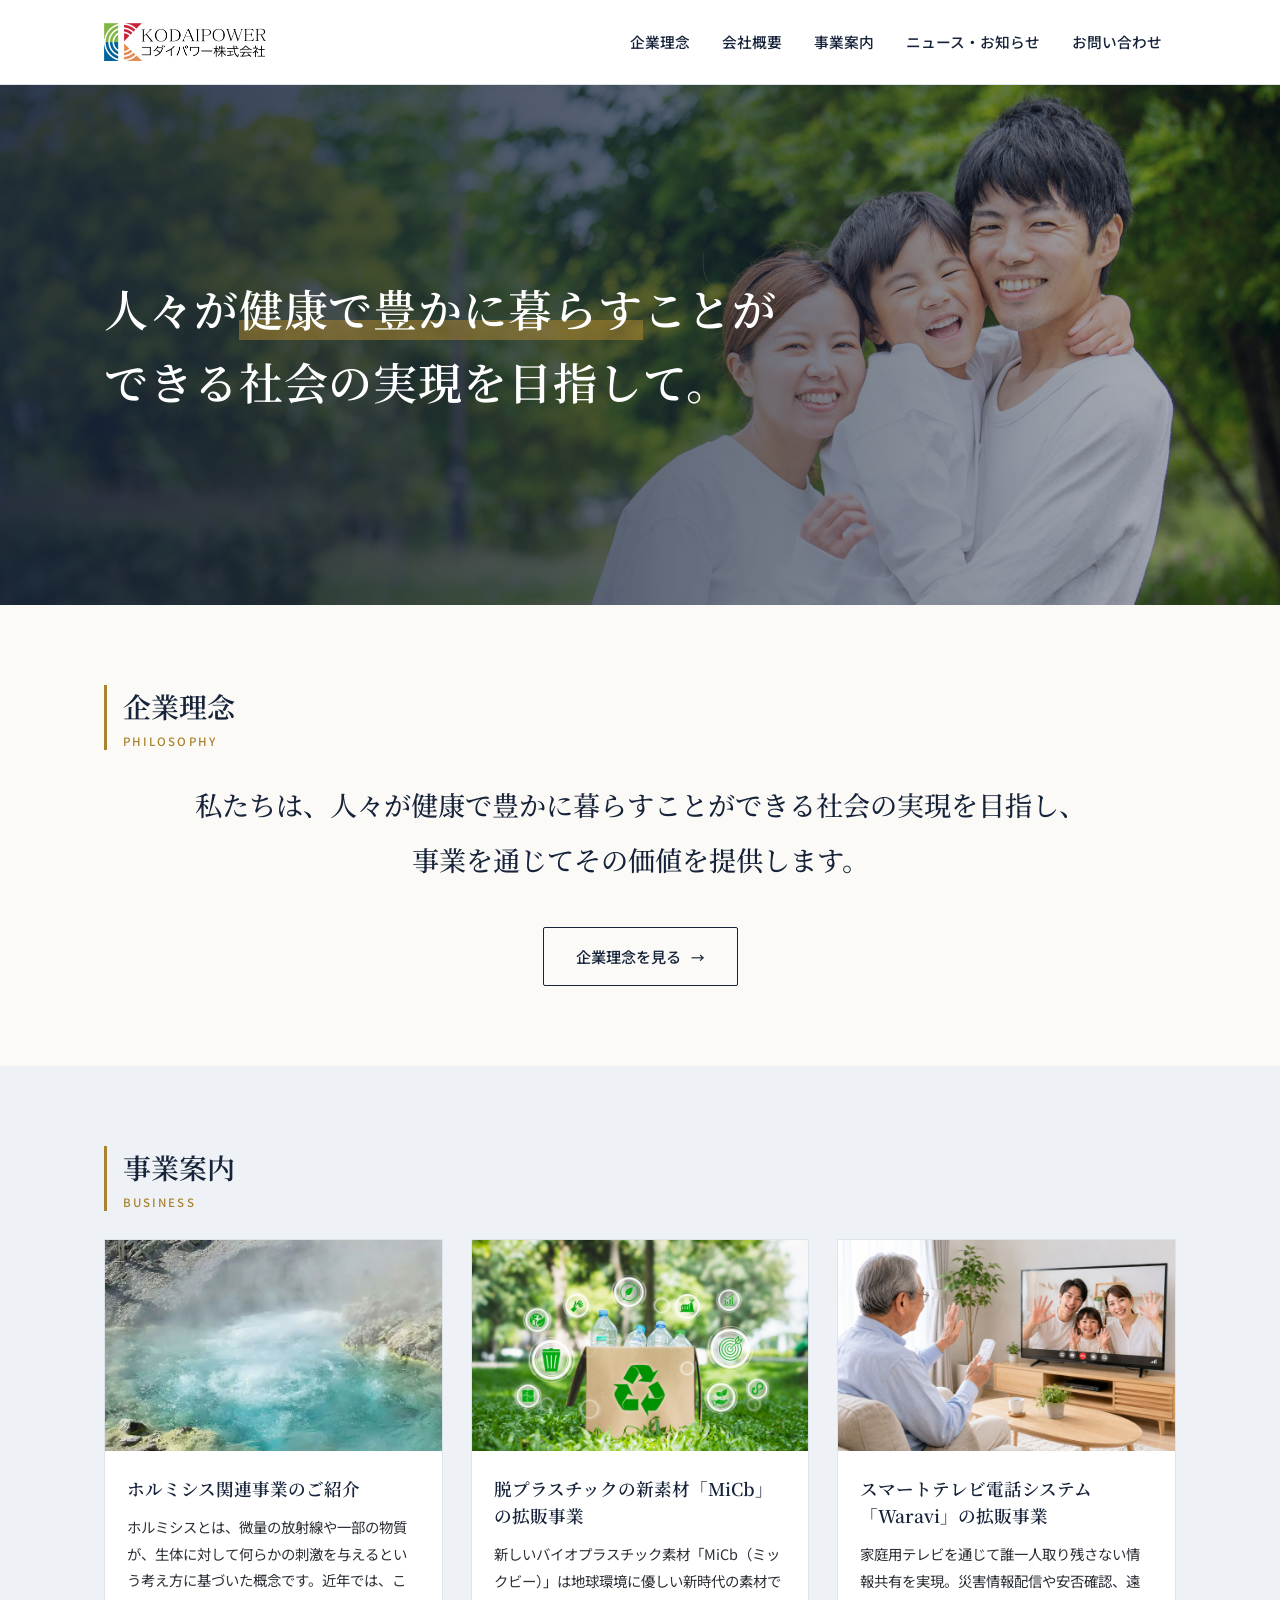
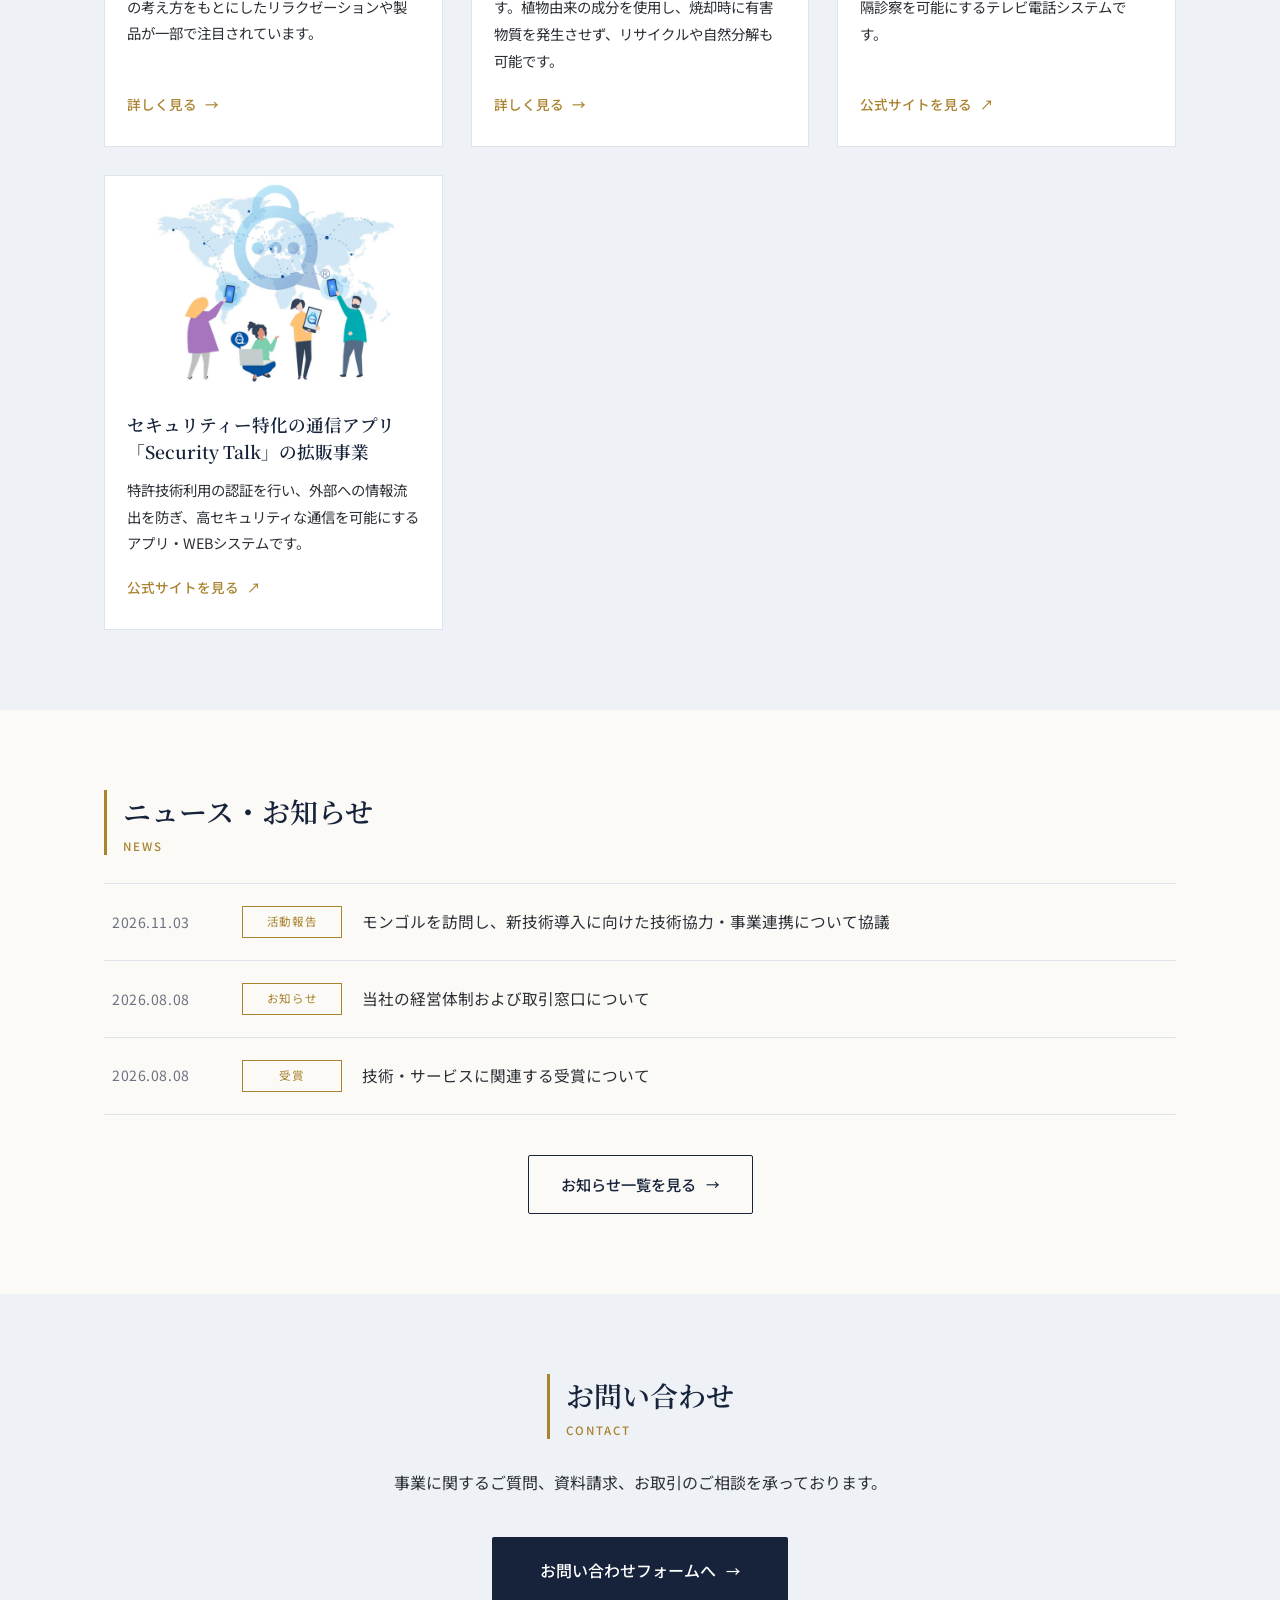
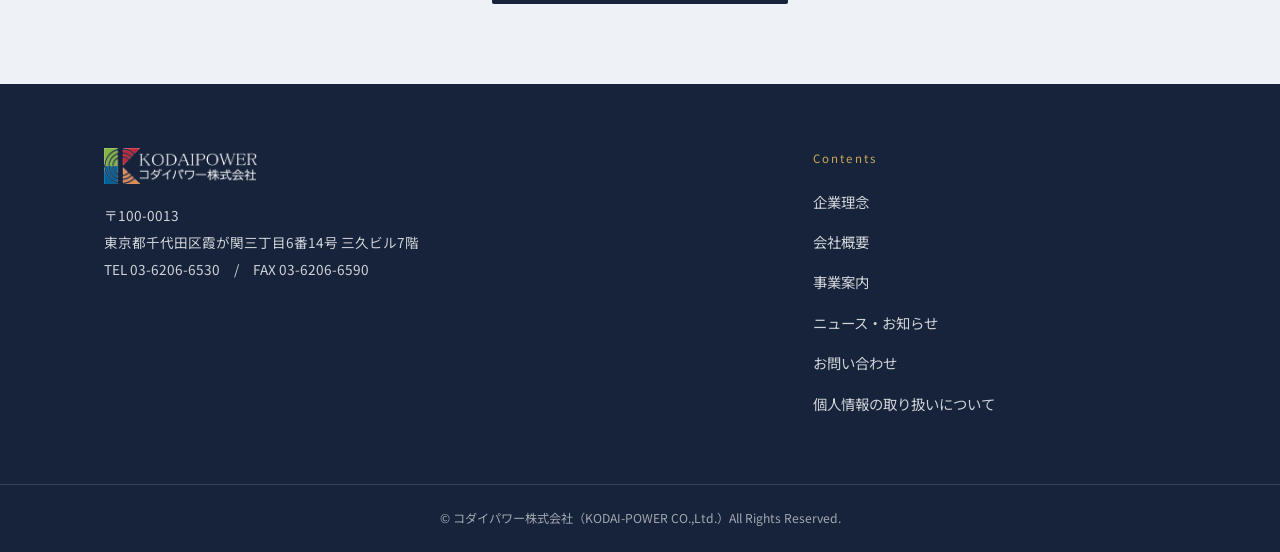
==== commit 35efc519: "Refresh review website from current revision" ====
--- a/index.html
+++ b/index.html
@@ -135,7 +135,7 @@
               <li>
                       <a href="./mongolia-visit-report/">
               <span class="newslist__date"><time datetime="2026-11-03">2026.11.03</time></span>              <span class="newslist__cat">活動報告</span>
-              <span class="newslist__ttl">モンゴルの政党・関係機関を訪問し、技術協力・事業連携について意見交換</span>
+              <span class="newslist__ttl">モンゴルを訪問し、新技術導入に向けた技術協力・事業連携について協議</span>
             </a>
                   </li>
               <li>
@@ -175,7 +175,7 @@
       <p class="footer__addr">
         〒100-0013<br>
         東京都千代田区霞が関三丁目6番14号 三久ビル7階<br>
-        TEL 03-6257-2222　/　FAX 03-6257-2223      </p>
+        TEL 03-6206-6530　/　FAX 03-6206-6590      </p>
     </div>
 
     <nav class="footer__nav" aria-label="フッターナビゲーション">
--- a/assets/css/style.css
+++ b/assets/css/style.css
@@ -166,20 +166,48 @@
   color: var(--ink);
   background: var(--mist);
 }
-.table--officers th { width: auto; background: var(--ink); color: #fff; white-space: nowrap; }
-.table--officers td { font-size: .9rem; }
-@media (min-width: 821px) {
-  .table--officers { table-layout: fixed; }
-  .table-scroll .table--officers { min-width: 960px; }
-  .table--officers th:nth-child(1) { width: 23%; }
-  .table--officers th:nth-child(2) { width: 19%; }
-  .table--officers th:nth-child(3) { width: 38%; }
-  .table--officers th:nth-child(4) { width: 20%; }
-  .table--officers td { overflow-wrap: anywhere; }
-  .table--officers td:nth-child(3) { white-space: nowrap; }
-}
+/* 役員一覧 */
 .table-scroll { overflow-x: auto; }
-.table-scroll .table { min-width: 720px; }
+.table-scroll .table--officers {
+  min-width: 0;
+  max-width: 720px;
+  table-layout: fixed;
+}
+.table--officers thead {
+  position: absolute;
+  width: 1px;
+  height: 1px;
+  overflow: hidden;
+  clip-path: inset(50%);
+}
+.table--officers tbody tr:nth-child(odd) { background: #f0f2f5; }
+.table--officers td {
+  padding: 14px clamp(12px, 3vw, 38px);
+  color: var(--ink);
+  vertical-align: middle;
+  line-height: 1.5;
+  overflow-wrap: anywhere;
+}
+.table--officers td:first-child {
+  width: 44%;
+  font-size: clamp(.875rem, 2.6vw, 1.05rem);
+  font-weight: 700;
+}
+.table--officers td + td {
+  position: relative;
+  font-size: clamp(.95rem, 3vw, 1.2rem);
+  font-weight: 700;
+}
+.table--officers td + td::before {
+  content: "";
+  position: absolute;
+  left: 0;
+  top: 50%;
+  width: 2px;
+  height: 1em;
+  transform: translateY(-50%);
+  background: var(--gold);
+}
 
 /* ---------- ヘッダー ---------- */
 .header {
@@ -859,42 +887,8 @@
   .table th { border-bottom: none; }
   .table td { padding-top: 12px; }
 
-  /* 役員一覧（スマホ）
-     横スクロールをやめ、1名 = 1カードとして縦に積む。
-     各項目の前に「役職／氏名／…」のラベルを表示して分かりやすくする */
-  .table-scroll { overflow-x: visible; }
-  .table-scroll .table--officers { min-width: 0; }
-  .table--officers thead { display: none; }          /* ヘッダー行は隠す */
-  .table--officers tbody { display: block; }
-  .table--officers tr {
-    display: block;
-    background: #fff;
-    border: 1px solid var(--line);
-    border-radius: 4px;
-    margin-bottom: 16px;
-    padding: 6px 4px;
-  }
-  .table--officers td {
-    display: grid;
-    grid-template-columns: 96px 1fr;   /* ラベル｜内容 の2列 */
-    gap: 12px;
-    align-items: start;
-    padding: 10px 14px;
-    border-bottom: 1px solid var(--mist);
-    font-size: .92rem;
-  }
-  .table--officers td:nth-child(n+3):empty { display: none; }
-  .table--officers tr td:last-child,
-  .table--officers tr td:nth-last-child(1 of :not(:empty)) { border-bottom: none; }
-  .table--officers td::before {
-    content: attr(data-label);          /* 「役職」「氏名」などのラベル */
-    color: var(--indigo);
-    font-size: .78rem;
-    font-weight: 500;
-    padding-top: .15em;
-  }
-  /* 氏名だけ少し大きく見せる */
-  .table--officers td[data-label="氏名"] { font-size: 1.02rem; font-weight: 500; color: var(--ink); }
+  /* 役員一覧はスマホでも役職と氏名を横に並べる */
+  .table--officers td { display: table-cell; width: auto; }
 
   .newslist a, .newslist .nolink {
     grid-template-columns: auto auto;
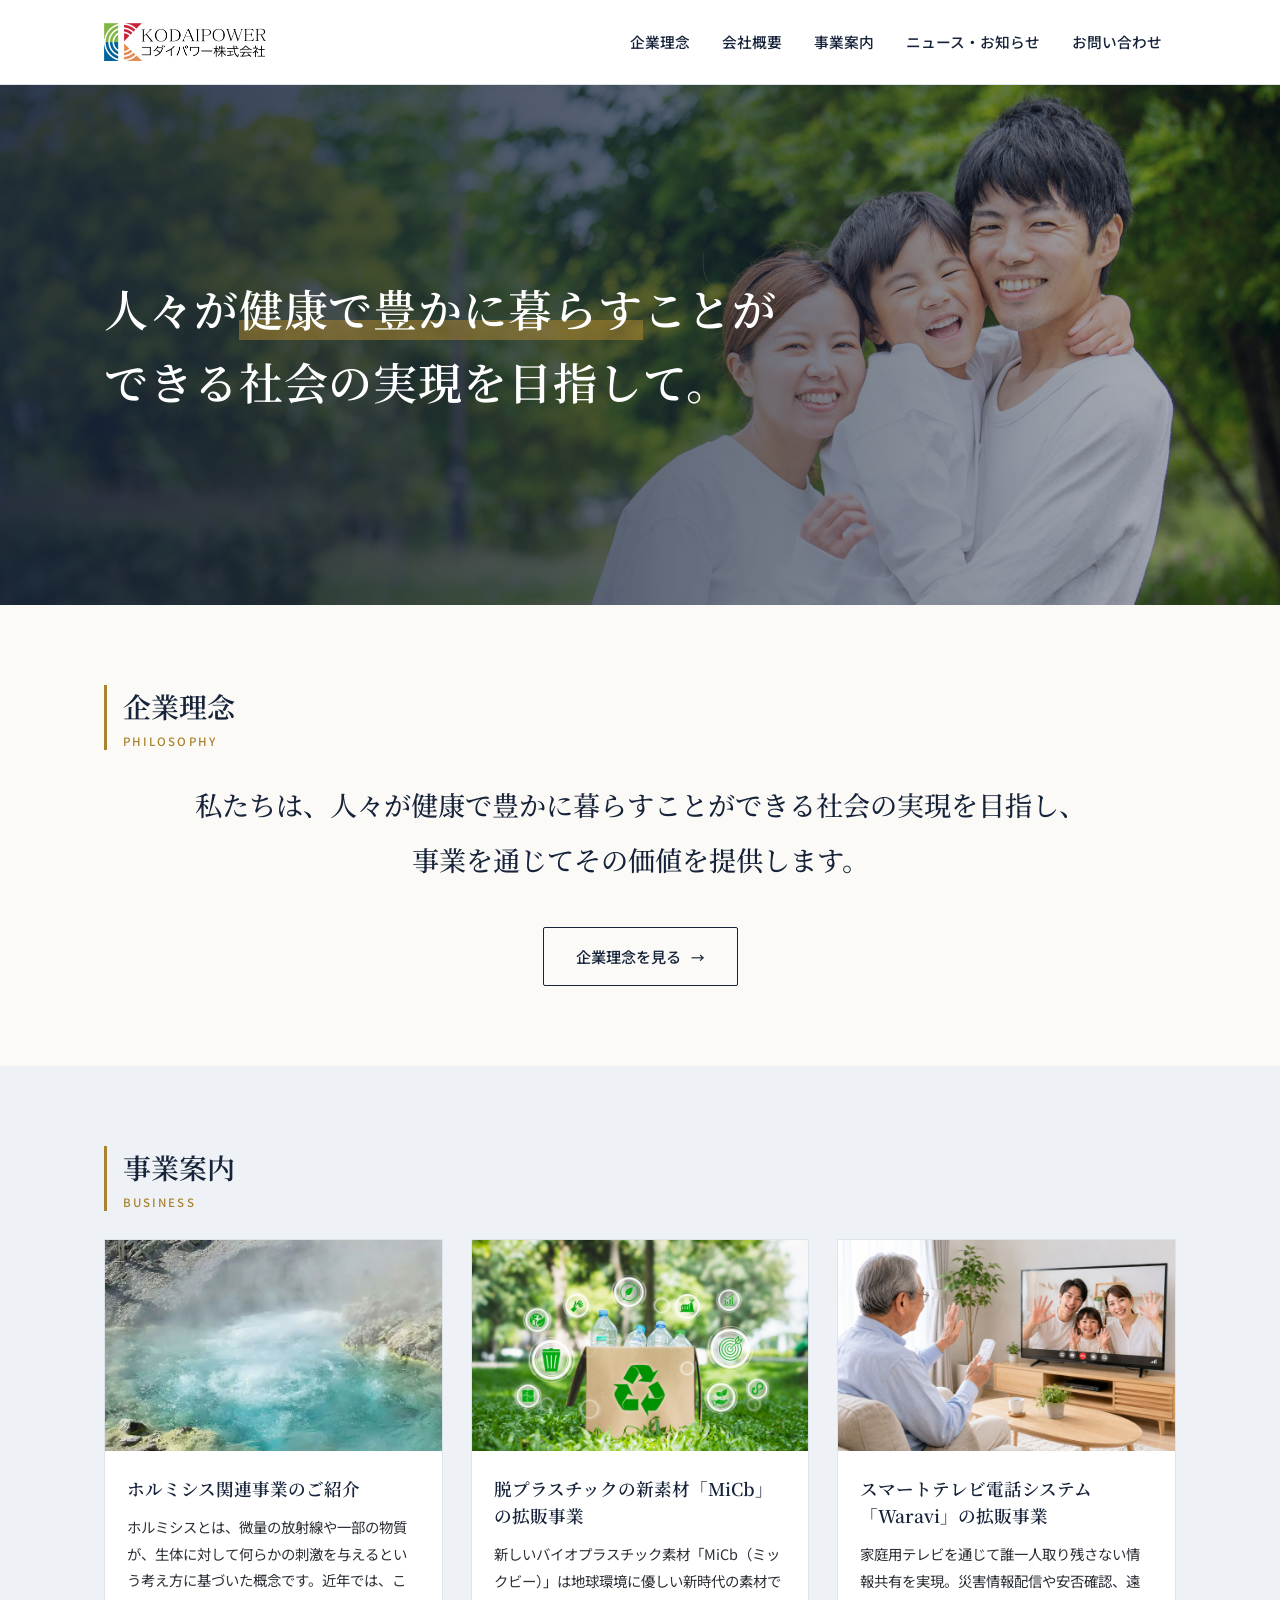
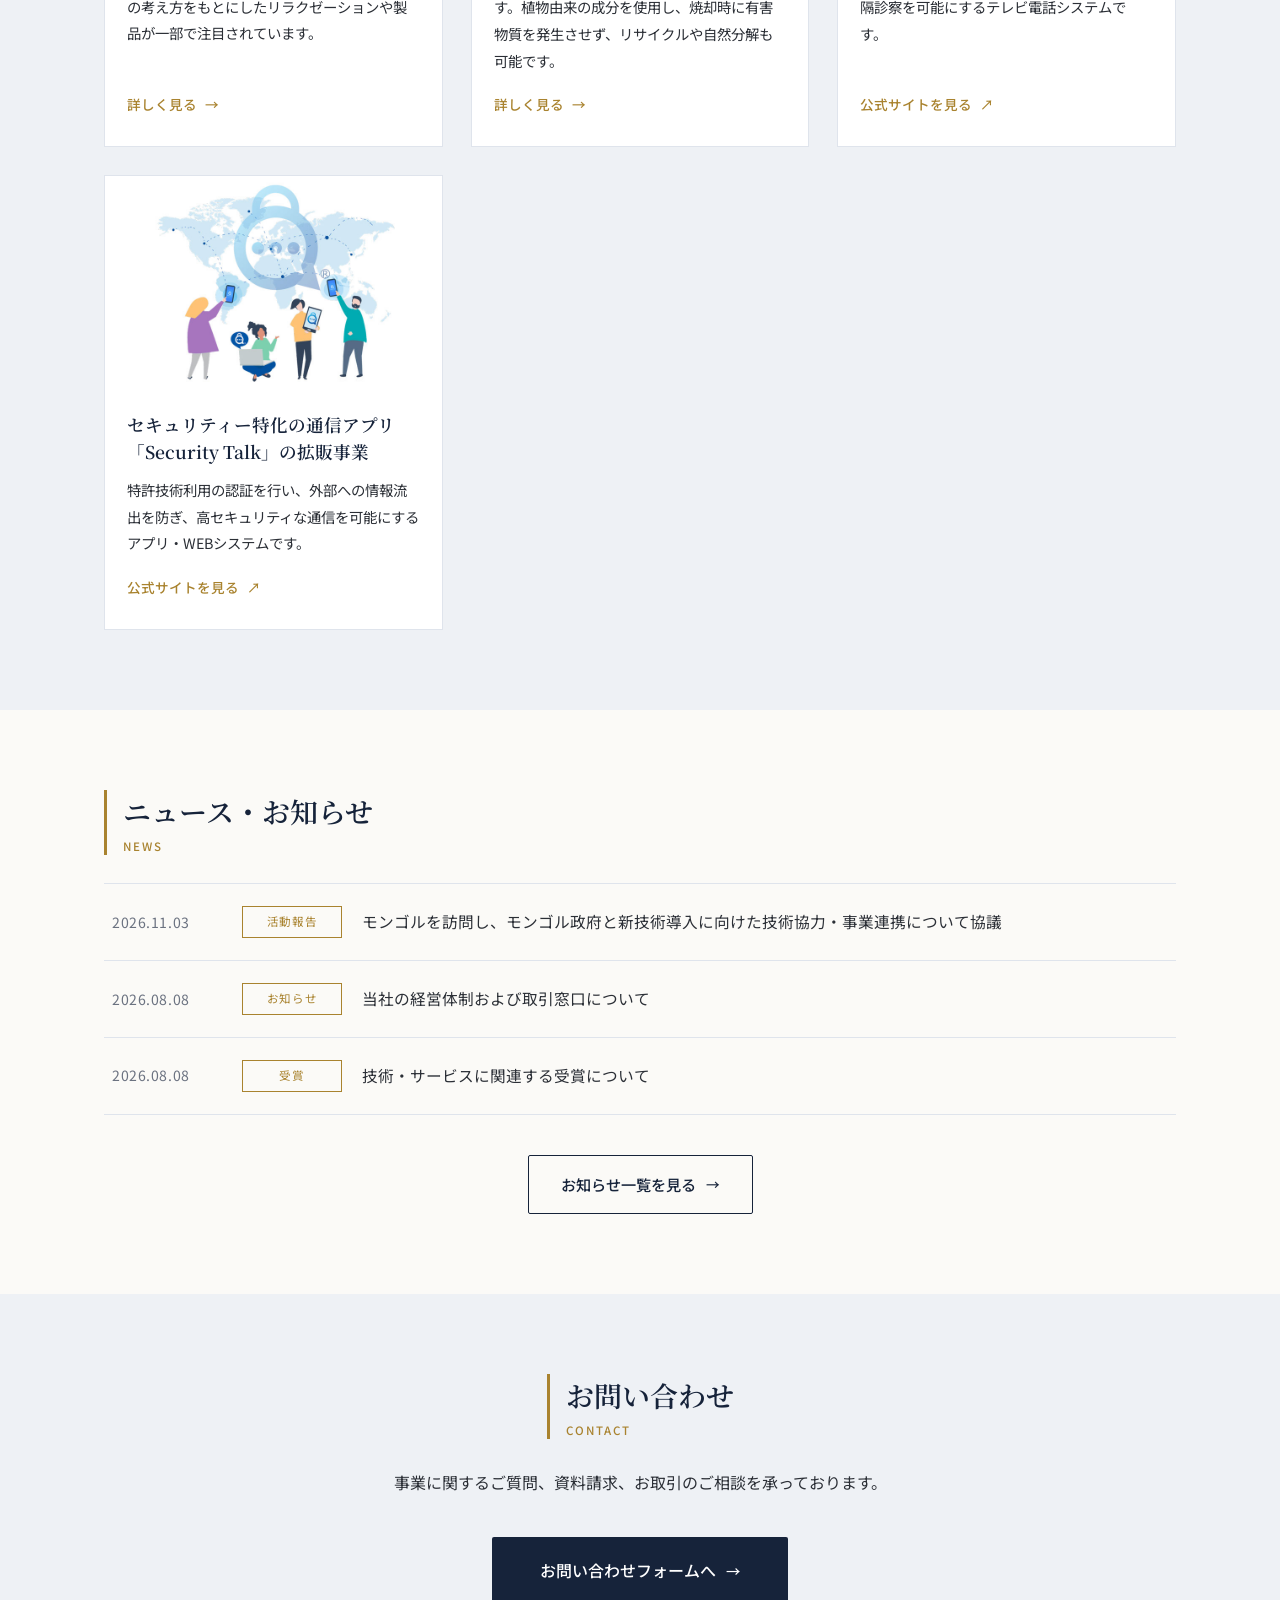
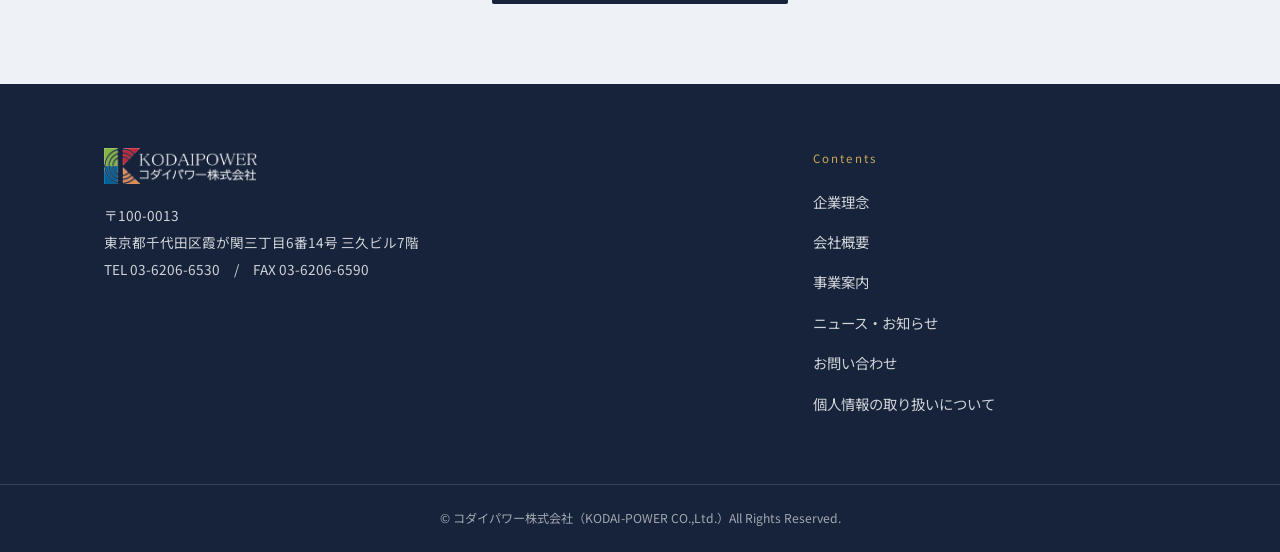
==== commit cefc2355: "Refresh review site from latest revision" ====
--- a/index.html
+++ b/index.html
@@ -135,7 +135,7 @@
               <li>
                       <a href="./mongolia-visit-report/">
               <span class="newslist__date"><time datetime="2026-11-03">2026.11.03</time></span>              <span class="newslist__cat">活動報告</span>
-              <span class="newslist__ttl">モンゴルを訪問し、新技術導入に向けた技術協力・事業連携について協議</span>
+              <span class="newslist__ttl">モンゴルを訪問し、モンゴル政府と新技術導入に向けた技術協力・事業連携について協議</span>
             </a>
                   </li>
               <li>
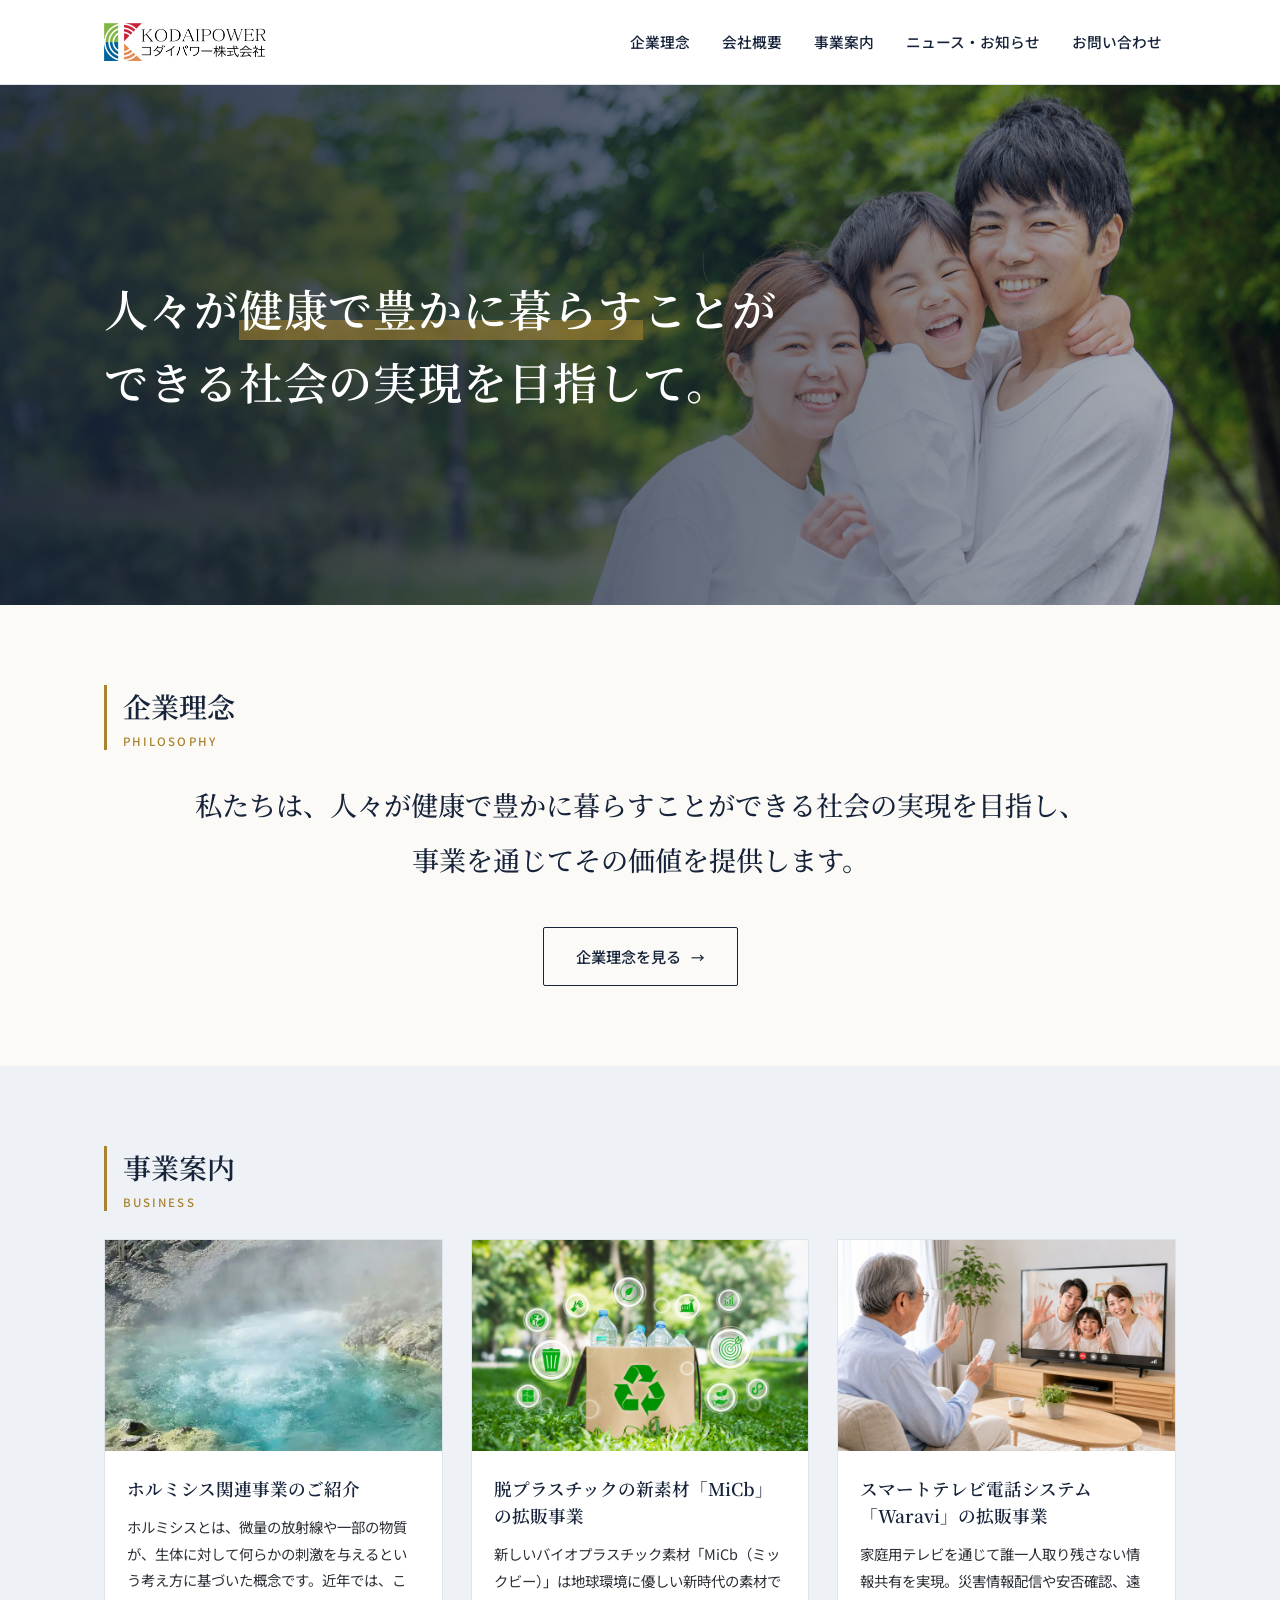
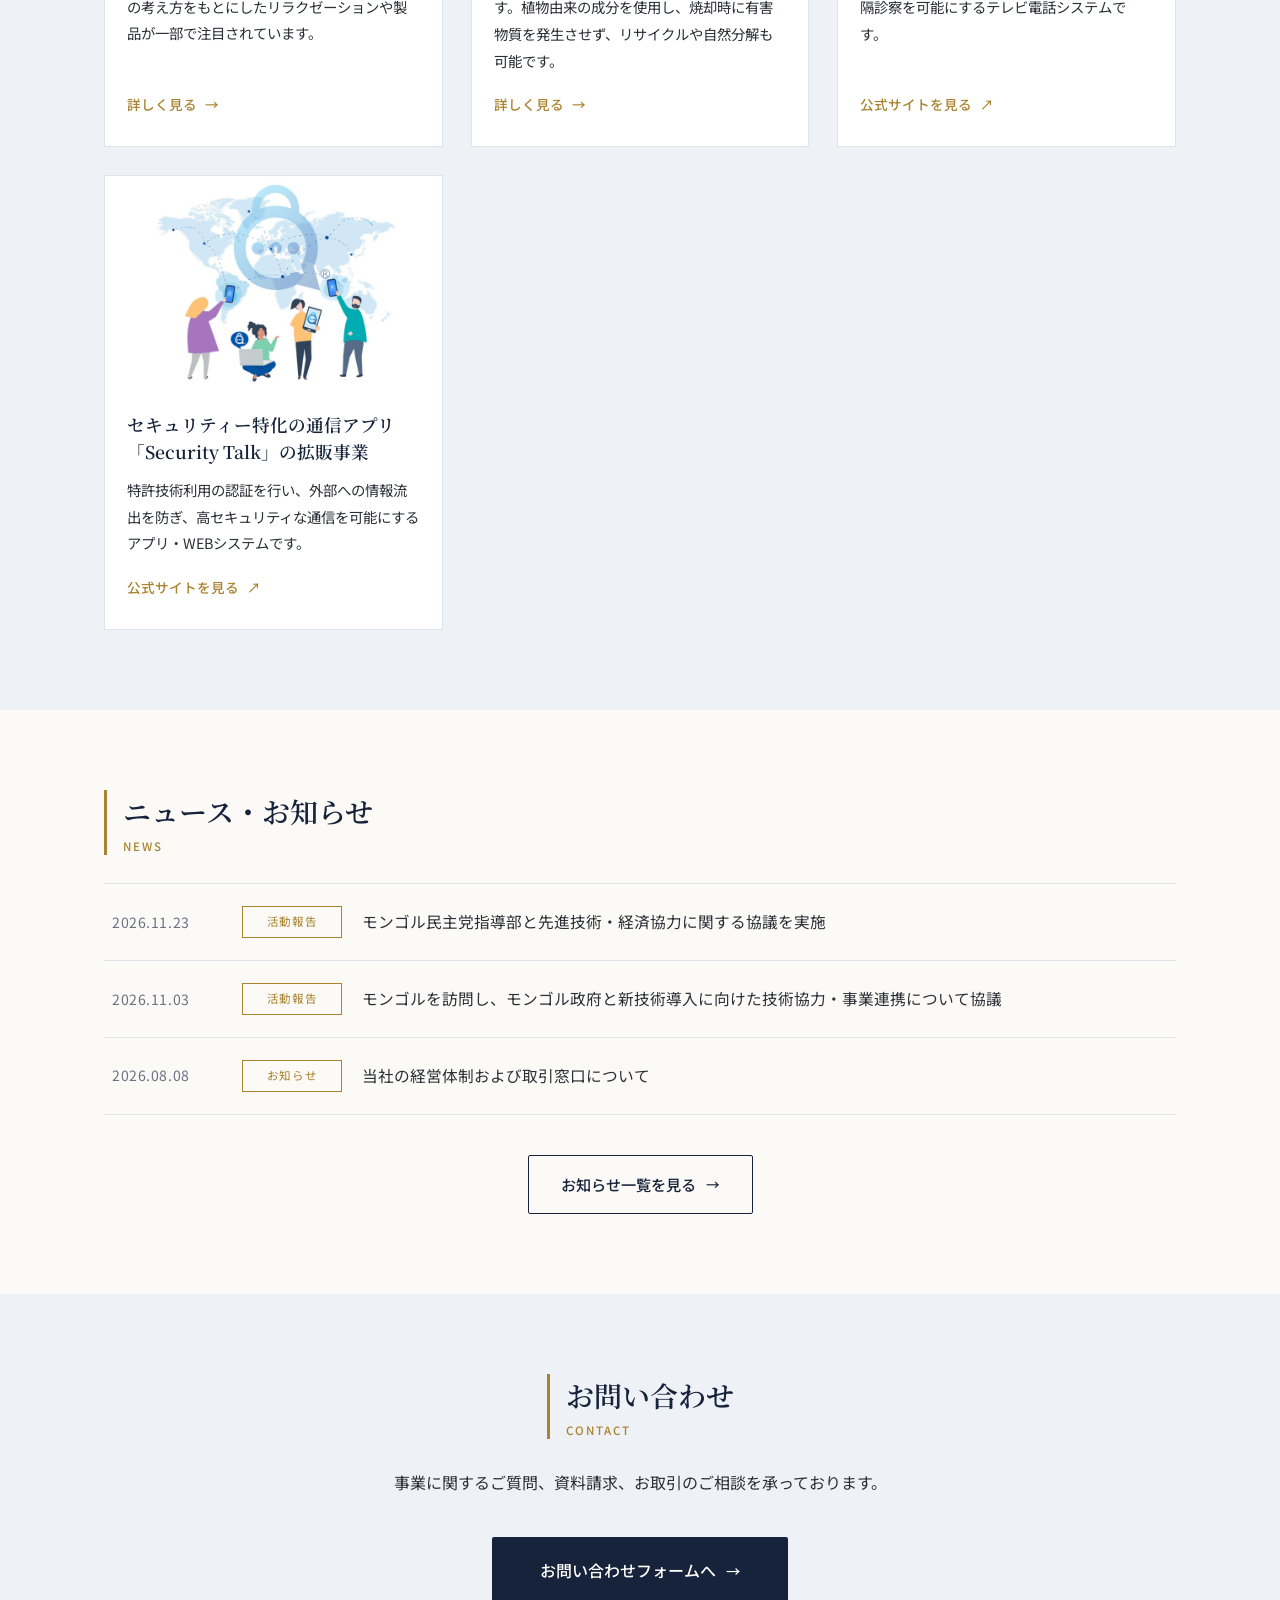
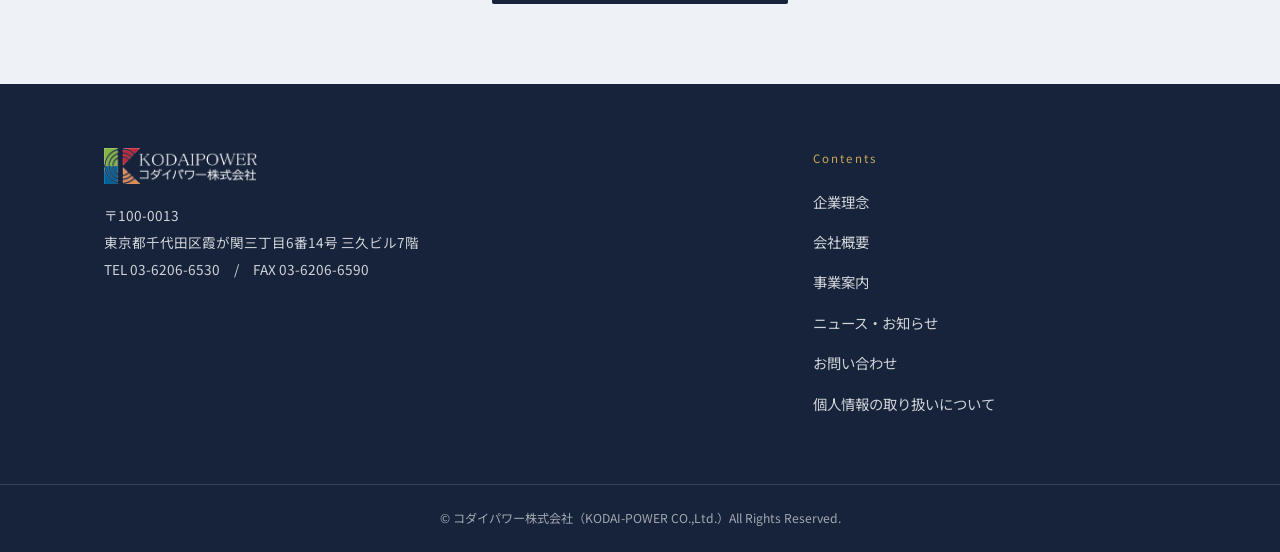
==== commit b35239b8: "Publish latest revision with November news" ====
--- a/index.html
+++ b/index.html
@@ -133,6 +133,12 @@
 
     <ul class="newslist">
               <li>
+                      <a href="./2026-11-23-news/">
+              <span class="newslist__date"><time datetime="2026-11-23">2026.11.23</time></span>              <span class="newslist__cat">活動報告</span>
+              <span class="newslist__ttl">モンゴル民主党指導部と先進技術・経済協力に関する協議を実施</span>
+            </a>
+                  </li>
+              <li>
                       <a href="./mongolia-visit-report/">
               <span class="newslist__date"><time datetime="2026-11-03">2026.11.03</time></span>              <span class="newslist__cat">活動報告</span>
               <span class="newslist__ttl">モンゴルを訪問し、モンゴル政府と新技術導入に向けた技術協力・事業連携について協議</span>
@@ -144,12 +150,6 @@
               <span class="newslist__ttl">当社の経営体制および取引窓口について</span>
             </a>
                   </li>
-              <li>
-                      <a href="./2025-05-12-news/">
-              <span class="newslist__date"><time datetime="2026-08-08">2026.08.08</time></span>              <span class="newslist__cat">受賞</span>
-              <span class="newslist__ttl">技術・サービスに関連する受賞について</span>
-            </a>
-                  </li>
           </ul>
 
     <p class="btn-center"><a href="./news/" class="btn btn--ghost">お知らせ一覧を見る</a></p>
